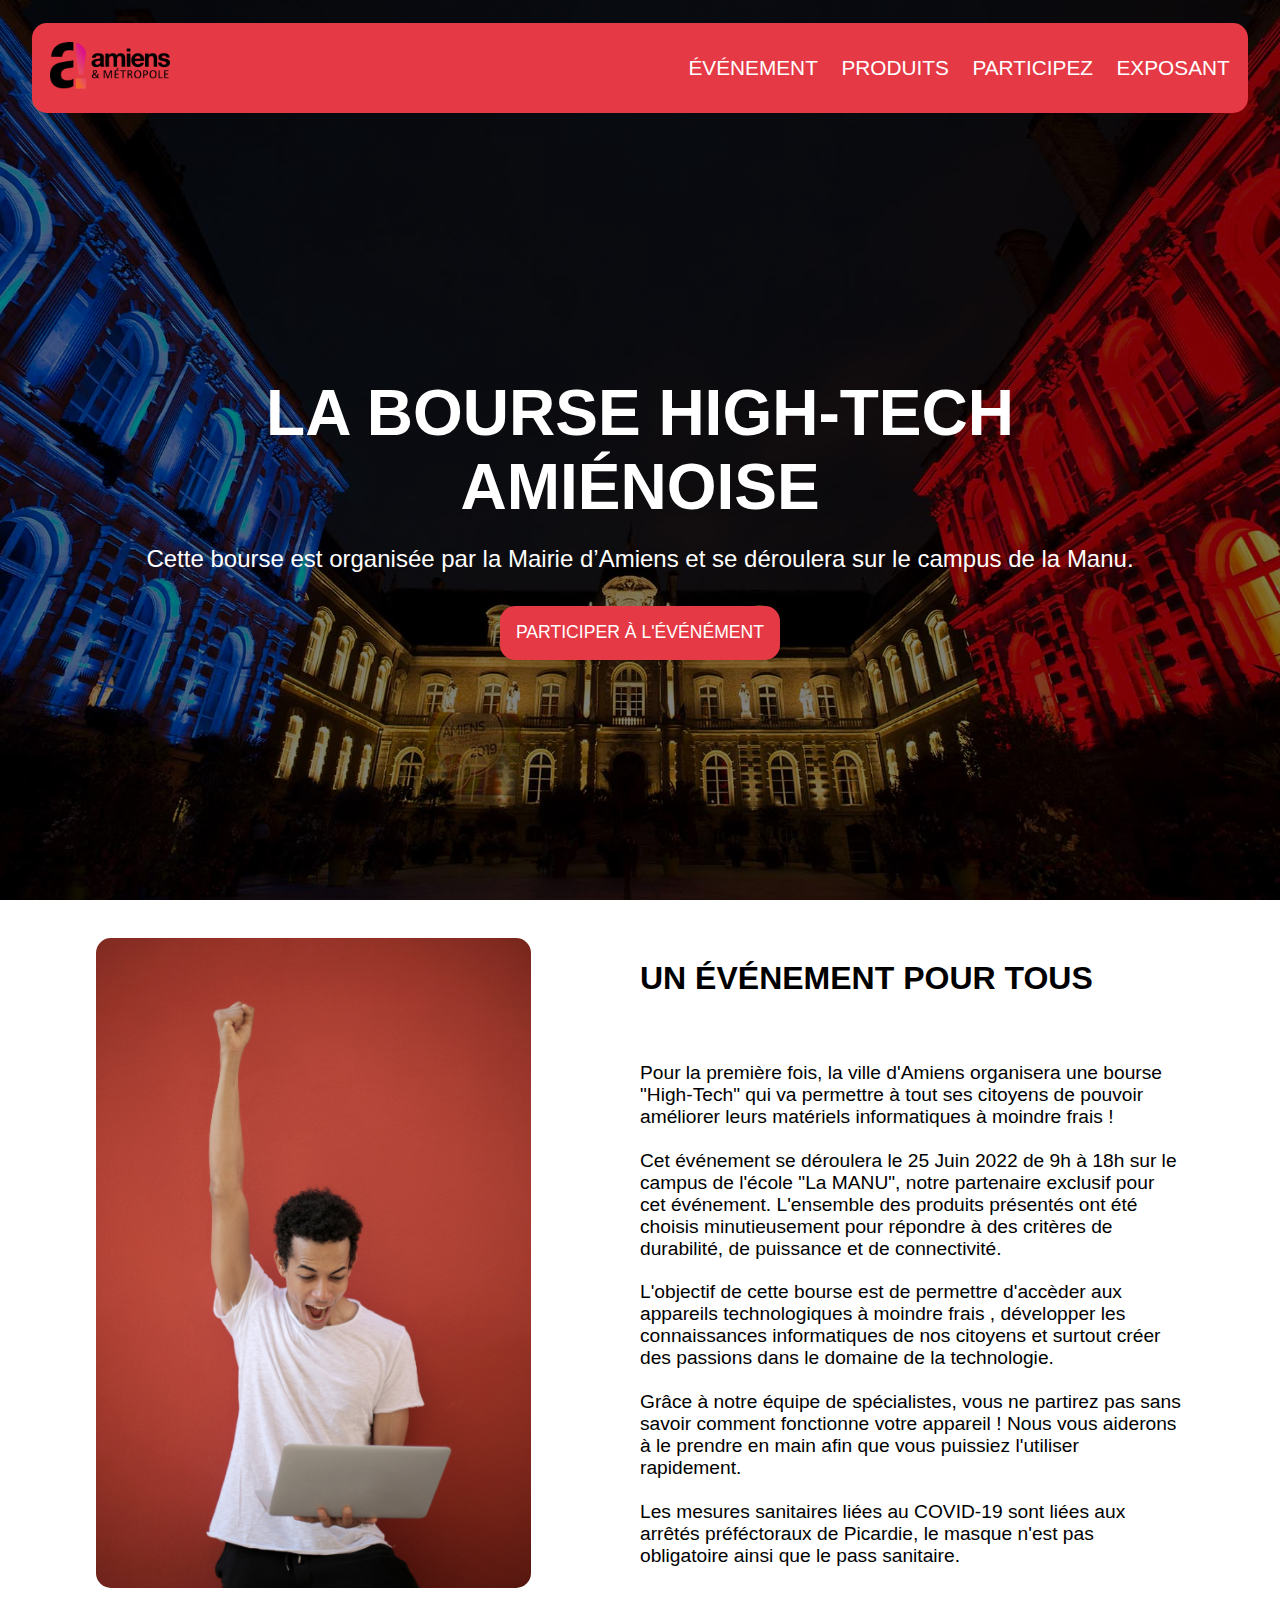
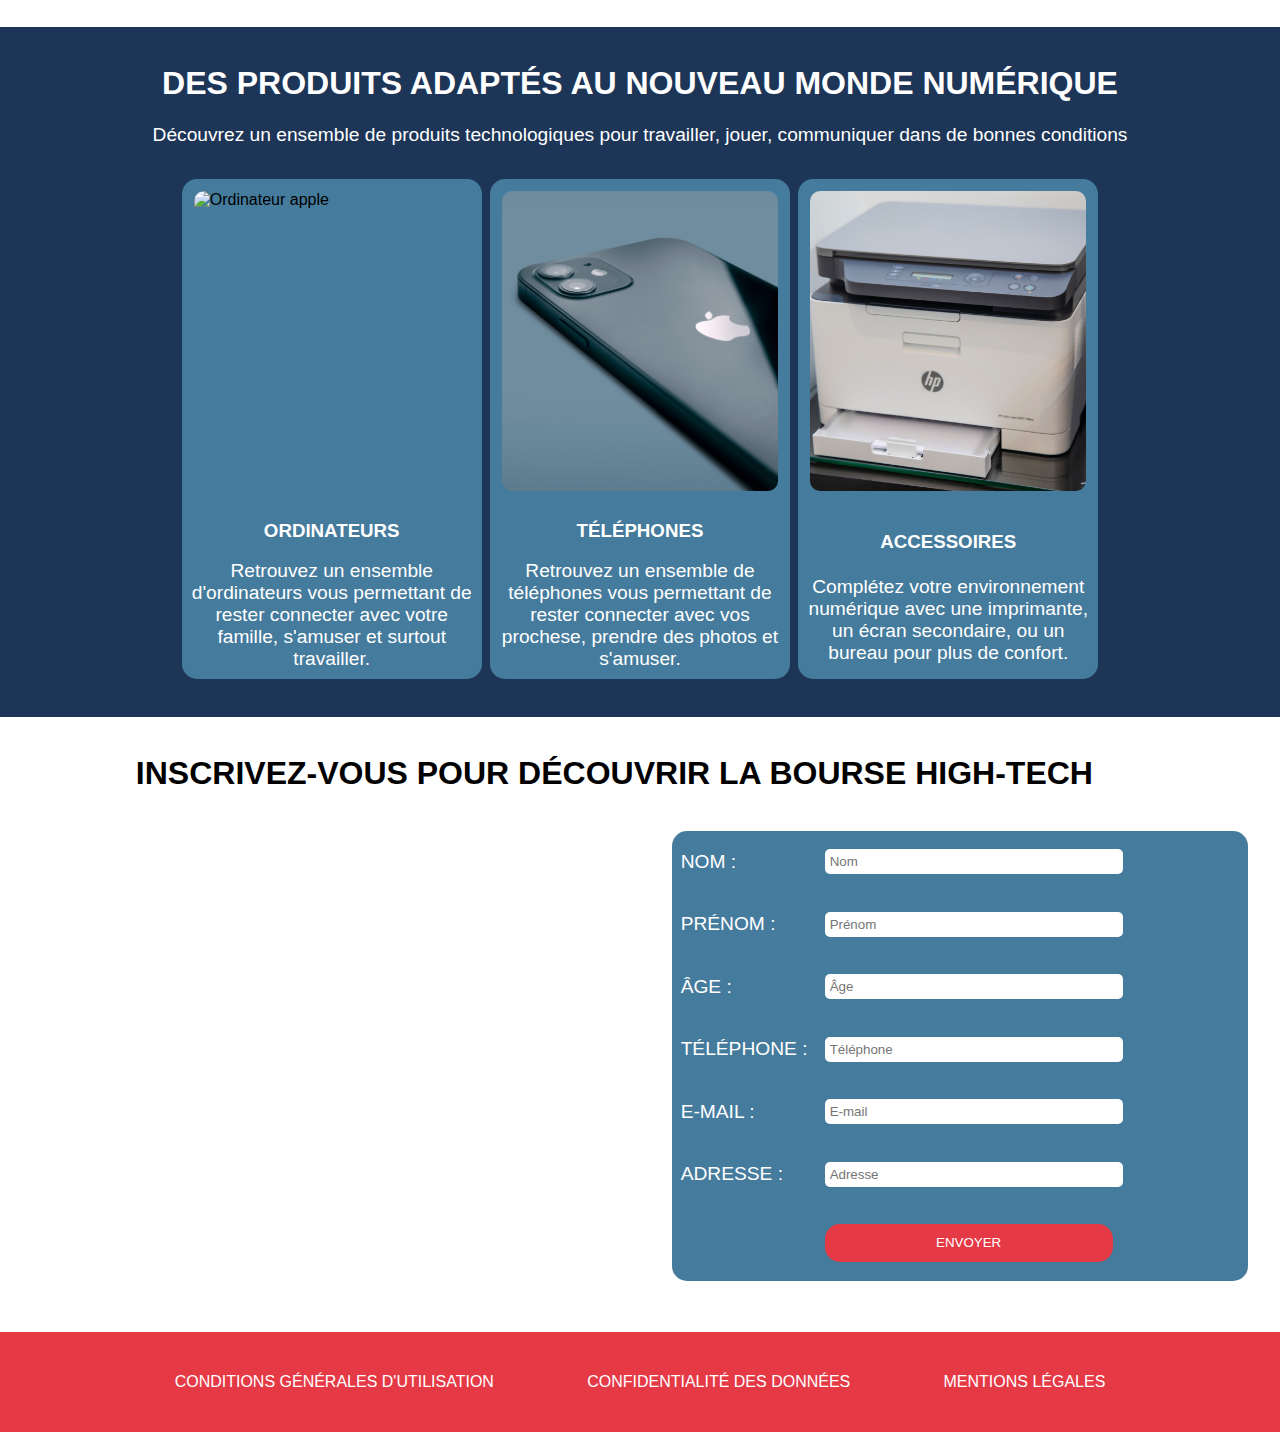
==== index.html @ 03652412 "Initalisation" ====
<!DOCTYPE html>
<html lang="fr-Fr">
<head>
    <meta charset="UTF-8">
    <meta http-equiv="X-UA-Compatible" content="IE=edge">
    <meta name="viewport" content="width=device-width, initial-scale=1.0">
    <link rel="stylesheet" href="./ressources/css/style.css">
    <title>Amiens Métropole | Bourse High-Tech</title>
    <meta name="description" content="Participez à la bourse High-Tech Amiénoise
    et profitez d'un matériel à un prix concurentiel.">
</head>
<body>
    <!-- Test -->
    <header>
        <div class="containerNavBox">
            <div class="containerNav">
                <div class="containerNavLogo">
                    <a href="https://www.amiens.fr/" target="_blank"><img src="./ressources/images/logo.png" alt="Logo Amiens Métropole"></a>
                </div>
                <div class="containerNavLinks">
                    <nav>
                        <a href="#presentation">Événement</a>
                        <a href="#products">Produits</a>
                        <a href="#form">Participez</a>
                        <a href="form.html" target="_blank">Exposant</a>
                    </nav>
                </div>
            </div>
        </div>
        <div class="containerHeader">
        <div class="heroBanner">
            <h1>La bourse high-tech amiénoise</h1>
            <p>Cette bourse est organisée par la Mairie d’Amiens et se déroulera sur le campus de la
                Manu.</p>
            <a href="#form" class="heroBannerButton">Participer à l'événément</a> 
        </div>
        </div>  
    </header>
    <main>
        <section id="presentation">
            <div class="containerPresentation">
                <div class="containerPresentationLeft">
                    <img src="./ressources/images/presentation.jpg" alt="Homme heureux avec un ordinateur">
                </div>
                <div class="containerPresentationRight">
                    <div class="containerPresentationTittle">
                        <h2>Un événement pour tous</h2>
                    </div>
                    <div class="containerPresentationText">
                        <p>
                            Pour la première fois, la ville d'Amiens organisera une bourse "High-Tech"
                            qui va permettre à tout ses citoyens de pouvoir améliorer leurs matériels informatiques
                            à moindre frais !
                        </p>
                        <p>
                            Cet événement se déroulera le 25 Juin 2022 de 9h à 18h sur le campus de l'école "La MANU", notre
                            partenaire exclusif pour cet événement. L'ensemble des produits présentés ont été choisis
                            minutieusement pour répondre à des critères de durabilité, de puissance et de connectivité.
                        </p>    
                        <p>
                            L'objectif de cette bourse est de permettre d'accèder aux appareils technologiques à moindre frais
                            , développer les connaissances informatiques de nos citoyens et surtout créer des passions dans
                            le domaine de la technologie.
                        </p>
                        <p>
                            Grâce à notre équipe de spécialistes, vous ne partirez pas sans savoir comment fonctionne 
                            votre appareil ! Nous vous aiderons à le prendre en main afin que vous puissiez l'utiliser rapidement.
                        </p>
                        <p>
                            Les mesures sanitaires liées au COVID-19 sont liées aux arrêtés préféctoraux de Picardie,
                            le masque n'est pas obligatoire ainsi que le pass sanitaire.
                        </p>
                    </div>
                </div>
            </div>
        </section>
        <section id="products">
            <div class="containerProducts">
                <div class="productsText">
                    <h2>Des produits adaptés au nouveau monde numérique</h2>
                    <p>
                        Découvrez un ensemble de produits technologiques 
                        pour travailler, jouer, communiquer dans de bonnes conditions
                    </p>
                </div>
                <div class="cards">
                    <div class="containerCards">
                        <div class="containerCardsImg">
                            <img class="cardsImg"src="./ressources/images/laptop.jpg" alt="Ordinateur apple">
                        </div>
                        <div class="containerCardsText">
                            <h3>Ordinateurs</h3>
                            <p>
                                Retrouvez un ensemble d'ordinateurs vous permettant de rester connecter avec votre famille,
                                s'amuser et surtout travailler.
                            </p>
                        </div>
                    </div>
                    <div class="containerCards">
                        <div class="containerCardsImg">
                            <img class="cardsImg"src="./ressources/images/phone.jpg" alt="Téléphone apple">
                        </div>
                        <div class="containerCardsText">
                            <h3>Téléphones</h3>
                            <p>
                                Retrouvez un ensemble de téléphones vous permettant de rester connecter avec vos prochese, 
                                prendre des photos et s'amuser.
                            </p>
                        </div>
                    </div>
                    <div class="containerCards">
                        <div class="containerCardsImg">
                            <img class="cardsImg"src="./ressources/images/printer.jpg" alt="Imprimante philipps">
                        </div>
                        <div class="containerCardsText">
                            <h3>Accessoires</h3>
                            <p>
                                Complétez votre environnement numérique avec une imprimante, un écran secondaire,
                                ou un bureau pour plus de confort.
                            </p>
                        </div>
                    </div>
                </div>
                
            </div>
        </section>
        <section id="form">
          <div class="formTitle">
            <h2>Inscrivez-vous pour découvrir la bourse High-Tech</h2>
          </div>
          <div class="containerForm">
            <div class="containerFormLeft">
              <iframe src="https://www.google.com/maps/embed?pb=!1m18!1m12!1m3!1d2570.468405468896!2d2.2992870159323036!3d49.89000883546824!2m3!1f0!2f0!3f0!3m2!1i1024!2i768!4f13.1!3m3!1m2!1s0x47e7857c0e87f5fb%3A0x37fb21b742d12b66!2sLa%20Manu%20-%20Ecole%20sup%C3%A9rieure%20des%20m%C3%A9tiers%20du%20num%C3%A9rique!5e0!3m2!1sfr!2sfr!4v1656054557178!5m2!1sfr!2sfr" width="600" height="450" style="border:0;" allowfullscreen="" loading="lazy" referrerpolicy="no-referrer-when-downgrade"></iframe>
            </div>
            <div class="containerFormRight">
              <form action="back.php" method="post" class="blockForm">
                  <div>
                    <label for="name">Nom :</label>
                    <input type="text" name="name" id="name" required placeholder="Nom">
                  </div>
                  <div>
                    <label for="firstName">Prénom :</label>
                    <input type="text" name="firstName" id="firstName" required placeholder="Prénom">
                  </div>
                  <div>
                    <label for="yearsOld">Âge :</label>
                    <input type="number" name="years" id="years" required placeholder="Âge">
                  </div>
                  <div>
                    <label for="phoneNumber">Téléphone :</label>
                    <input type="text" maxlength="10" name="phoneNumber" id="phoneNumber" required placeholder="Téléphone">
                  </div>
                  <div>
                    <label for="email">E-mail :</label>
                    <input type="email" name="email" id="email" required placeholder="E-mail"> 
                  </div>
                  <div>
                    <label for="address">Adresse :</label>
                    <input type="text" name="adress" id="adress" required placeholder="Adresse">
                  </div>
                  <div class="buttonFieldset">
                    <input type="submit" value="Envoyer">
                  </div>
              </form>
            </div>
        </section>
    </main>
    <footer>
      <div class="containerFooter">
        <a href="https://www.amazon.fr/Temps-Temp%C3%AAtes-Nicolas-Sarkozy/dp/B08BWFVX53" target="_blank">Conditions générales d'utilisation</a>
        <a href="https://www.amazon.fr/Temps-Temp%C3%AAtes-Nicolas-Sarkozy/dp/B08BWFVX53" target="_blank">Confidentialité des données</a>
        <a href="https://www.amazon.fr/Temps-Temp%C3%AAtes-Nicolas-Sarkozy/dp/B08BWFVX53" target="_blank">Mentions légales</a>
      </div>
    </footer>
</body>
</html>
---- ressources/css/style.css ----
/* ---------------------------- Variables couleurs ---------------------------- */

:root {
    --textColor: white;
    --sectionOdd: #e63946;
    --sectionEven: #1d3557;
    --cardsColor: #457b9d;
  }
  
  /*  ---------------------------- CSS Global ---------------------------- */
  
  * {
    margin: 0;
    padding: 0;
    font-family: Roboto, Arial, Helvetica, sans-serif;
  }
  
  html {
    scroll-behavior: smooth;
  }
  
  /* ---------------------------- Construction du header ---------------------------- */
  
  header {
    background-image: linear-gradient(
        180deg,
        rgba(0, 0, 0, 0.5) 0%,
        rgba(0, 0, 0, 0.5) 100%
      ),
      url(../images/herobanner.jpeg);
    background-size: cover;
    background-position: center;
    background-repeat: no-repeat;
    background-attachment: fixed;
    display: flex;
    justify-content: center;
    align-items: center;
    flex-flow: column wrap;
  }
  
  /* ---------------------------- NavBar ---------------------------- */
  
  .containerNavBox {
    height: 15vh;
    width: 95vw;
    display: flex;
    align-items: center;
    justify-content: center;
  }
  
  .containerNav {
    display: flex;
    background-color: var(--sectionOdd);
    width: 100vw;
    height: 10vh;
    border-radius: 15px;
  }
  
  .containerNavLogo {
    display: flex;
    align-items: center;
    width: 50%;
    padding-left: 1.5%;
  }
  
  .containerNavLogo img {
    width: 120px;
  }
  
  .containerNavLinks {
    display: flex;
    align-items: center;
    justify-content: flex-end;
    width: 50%;
    padding-right: 1.5%;
  }
  
  .containerNavLinks nav {
    display: flex;
    flex-direction: row;
    justify-content: flex-end;
  }
  
  .containerNavLinks nav a {
    text-decoration: none;
    color: var(--textColor);
    text-transform: uppercase;
    font-size: 1.3em;
    margin-left: 5%;
  }
  
  /* ---------------------------- HeroBanner ---------------------------- */
  
  .containerHeader {
    height: 85vh;
    width: 85vw;
    display: flex;
    justify-content: center;
    align-items: center;
    flex-flow: row wrap;
  }
  
  .heroBanner {
    display: flex;
    justify-content: center;
    align-items: center;
    flex-flow: column wrap;
    height: 85vh;
  }
  
  .heroBanner h1 {
    text-align: center;
    font-size: 4em;
    color: var(--textColor);
    text-transform: uppercase;
    padding-bottom: 2%;
  }
  
  .heroBanner p {
    font-size: 1.5em;
    color: var(--textColor);
    text-align: center;
    padding-bottom: 3%;
  }
  
  .heroBannerButton {
    background-color: var(--sectionOdd);
    text-transform: uppercase;
    text-decoration: none;
    font-size: 1.1em;
    color: white;
    padding: 1.5%;
    border-radius: 15px;
    transition: 0.5s;
  }
  
  .heroBannerButton:hover {
    background-color: #1d3557;
  }
  
  /* ---------------------------- Presentation ---------------------------- */
  
  /* ---------------------------- Flexibilité de la section  ---------------------------- */
  
  #presentation {
    width: 100%;
    height: auto;
    display: flex;
    justify-content: space-around;
    align-items: center;
  }
  
  /* ---------------------------- Flexibilité du container  ---------------------------- */
  
  .containerPresentation {
    display: flex;
    width: 85%;
    padding: 3% 0%;
  }
  
  /* ---------------------------- Container gauche  ---------------------------- */
  
  .containerPresentationLeft {
    width: 50%;
    display: flex;
    justify-content: flex-start;
  }
  
  .containerPresentationLeft img {
    width: 80%;
    height: 650px;
    object-fit: cover;
    border-radius: 15px;
  }
  
  /* ---------------------------- Container droit ---------------------------- */
  
  .containerPresentationRight {
    display: flex;
    justify-content: space-around;
    align-items: flex-start;
    flex-flow: column wrap;
    width: 50%;
  }
  
  .containerPresentationTittle {
    text-transform: uppercase;
    color: black;
  }
  
  .containerPresentationText {
    display: flex;
    flex-flow: row wrap;
  }
  
  .containerPresentationTittle h2 {
    text-transform: uppercase;
    font-size: 2em;
    color: black;
  }
  
  .containerPresentationText p {
    font-size: 1.2em;
    color: black;
    padding-top: 4%;
  }
  
  /* ---------------------------- Produits ---------------------------- */
  
  /* ---------------------------- Flexibilité de la section  ---------------------------- */
  
  #products {
    width: 100%;
    height: auto;
    background-color: var(--sectionEven);
    display: flex;
    justify-content: center;
  }
  
  .containerProducts {
    display: flex;
    width: 85%;
    flex-flow: row wrap;
    justify-content: center;
    padding: 3%;
  }
  
  /* ---------------------------- Textes  ---------------------------- */
  
  .productsText {
    display: flex;
    justify-content: center;
    flex-flow: row wrap;
  }
  
  .productsText h2 {
    font-size: 2em;
    text-transform: uppercase;
    padding-bottom: 2%;
    color: var(--textColor);
  }
  
  .productsText > p {
    font-size: 1.2em;
    color: var(--textColor);
    text-align: center;
  }
  
  /* ---------------------------- Block Cards  ---------------------------- */
  
  .cards {
    display: flex;
    flex-flow: row wrap;
    justify-content: space-around;
    align-items: center;
    width: 85%;
    padding-top: 3%;
  }
  
  /* ---------------------------- CSS Cards  ---------------------------- */
  
  .containerCards {
    width: 300px;
    height: 500px;
    background-color: var(--cardsColor);
    border-radius: 15px;
    display: flex;
    flex-flow: row wrap;
    justify-content: center;
    transition: 0.5s;
  }
  
  
  .containerCardsImg {
    display: flex;
    flex-wrap: wrap;
    justify-content: center;
    width: 300px;
    height: 300px;
    padding: 4%;
  }
  
  .cardsImg {
    width: 100%;
    height: 100%;
    border-radius: 10px;
    object-fit: cover;
  }
  
  .containerCardsText {
    display: flex;
    justify-content: center;
    align-items: flex-start;
    flex-flow: row wrap;
    padding: 0% 2%;
  }
  
  .containerCardsText h3 {
    color: white;
    text-transform: uppercase;
    padding-bottom: 3%;
  }
  
  .containerCardsText p {
    color: white;
    text-align: center;
    font-size: 1.2em;
  }
  
  /* ---------------------------- Formulaire  ----------------------------  */
  
  /* ---------------------------- Flexibilité de la section  ----------------------------  */
  
  #form {
    width: 100%;
    height: auto;
    padding-bottom: 4%;
  }
  
  /* ---------------------------- Tittle  ----------------------------  */
  
  .formTitle {
    display: flex;
    justify-content: center;
    width: 90%;
    padding: 3%;
  }
  
  .formTitle h2 {
    text-transform: uppercase;
    font-size: 2em;
    text-align: center;
  }
  
  /* ---------------------------- Container Form  ----------------------------  */
  
  .containerForm {
    display: flex;
    justify-content: space-around;
    align-items: center;
    width: 100%;
  }
  
  /* ---------------------------- Container Gauche  ----------------------------  */
  
  .containerFormLeft {
    width: 45%;
    display: flex;
    justify-content: flex-end;
    align-items: center;
  }
  
  .containerFormLeft iframe {
    border-radius: 15px;
  }
  
  /* ---------------------------- Container Droit  ----------------------------  */
  
  .containerFormRight {
    width: 45%;
    display: flex;
    justify-content: flex-start;
    align-items: center;
  }
  
  /* ---------------------------- Formulaire  ----------------------------  */
  
  .blockForm {
    background-color: var(--cardsColor);
    height: 450px;
    width: 600px;
    border-radius: 15px;
    display: flex;
    justify-content: space-around;
    align-items: flex-start;
    flex-flow: column wrap;
  }
  
  .blockForm div {
    width: 100%;
    display: flex;
    align-items: center;
    padding: 1.5%;
  }
  
  label {
    display: flex;
    justify-content: flex-start;
    width: 25%;
    color: var(--textColor);
    text-transform: uppercase;
    font-size: 1.2em;
  }
  
  input {
    width: 50%;
    border-radius: 5px;
    padding: 5px;
    border: none;
  }
  
  /* ---------------------------- Button  ----------------------------  */
  
  .buttonFieldset {
    display: flex;
    justify-content: center;
    align-items: center;
  }
  
  .buttonFieldset input {
    background-color: var(--sectionOdd);
    cursor: pointer;
    padding: 2% 0;
    border: none;
    border-radius: 15px;
    text-transform: uppercase;
    color: var(--textColor);
    transition: 0.5s;
  }
  
  .buttonFieldset input:hover {
    background-color: #1d3557;
  }
  
  /* ---------------------------- Footer  ----------------------------  */
  
  footer {
      background-color: var(--sectionOdd);
      height: 100px;
      width: 100%;
      display: flex;
      align-items: center;
      justify-content: center;
  }
  
  .containerFooter {
      display: flex;
      justify-content: space-around;
      align-items: center;
      width: 80%;
  }
  
  .containerFooter a {
      text-decoration: none;
      text-transform: uppercase;
      color: var(--textColor);
  }
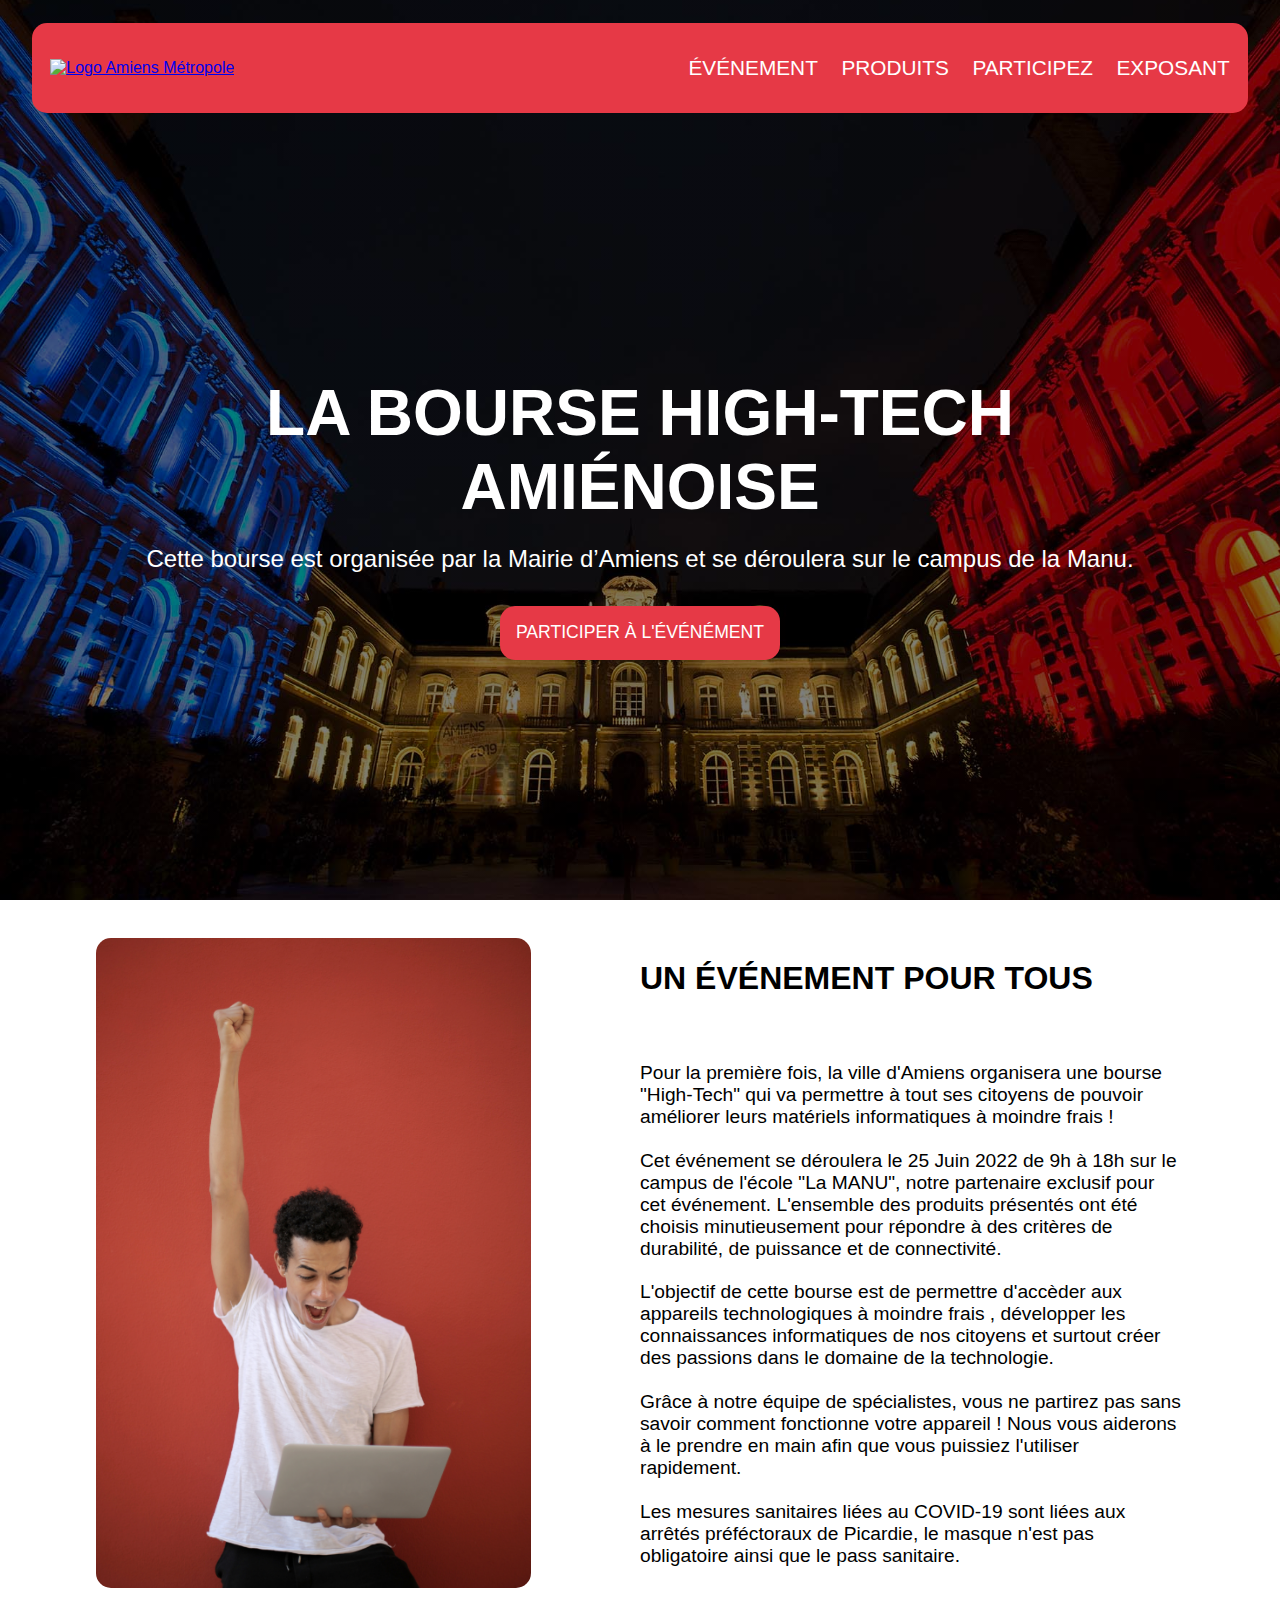
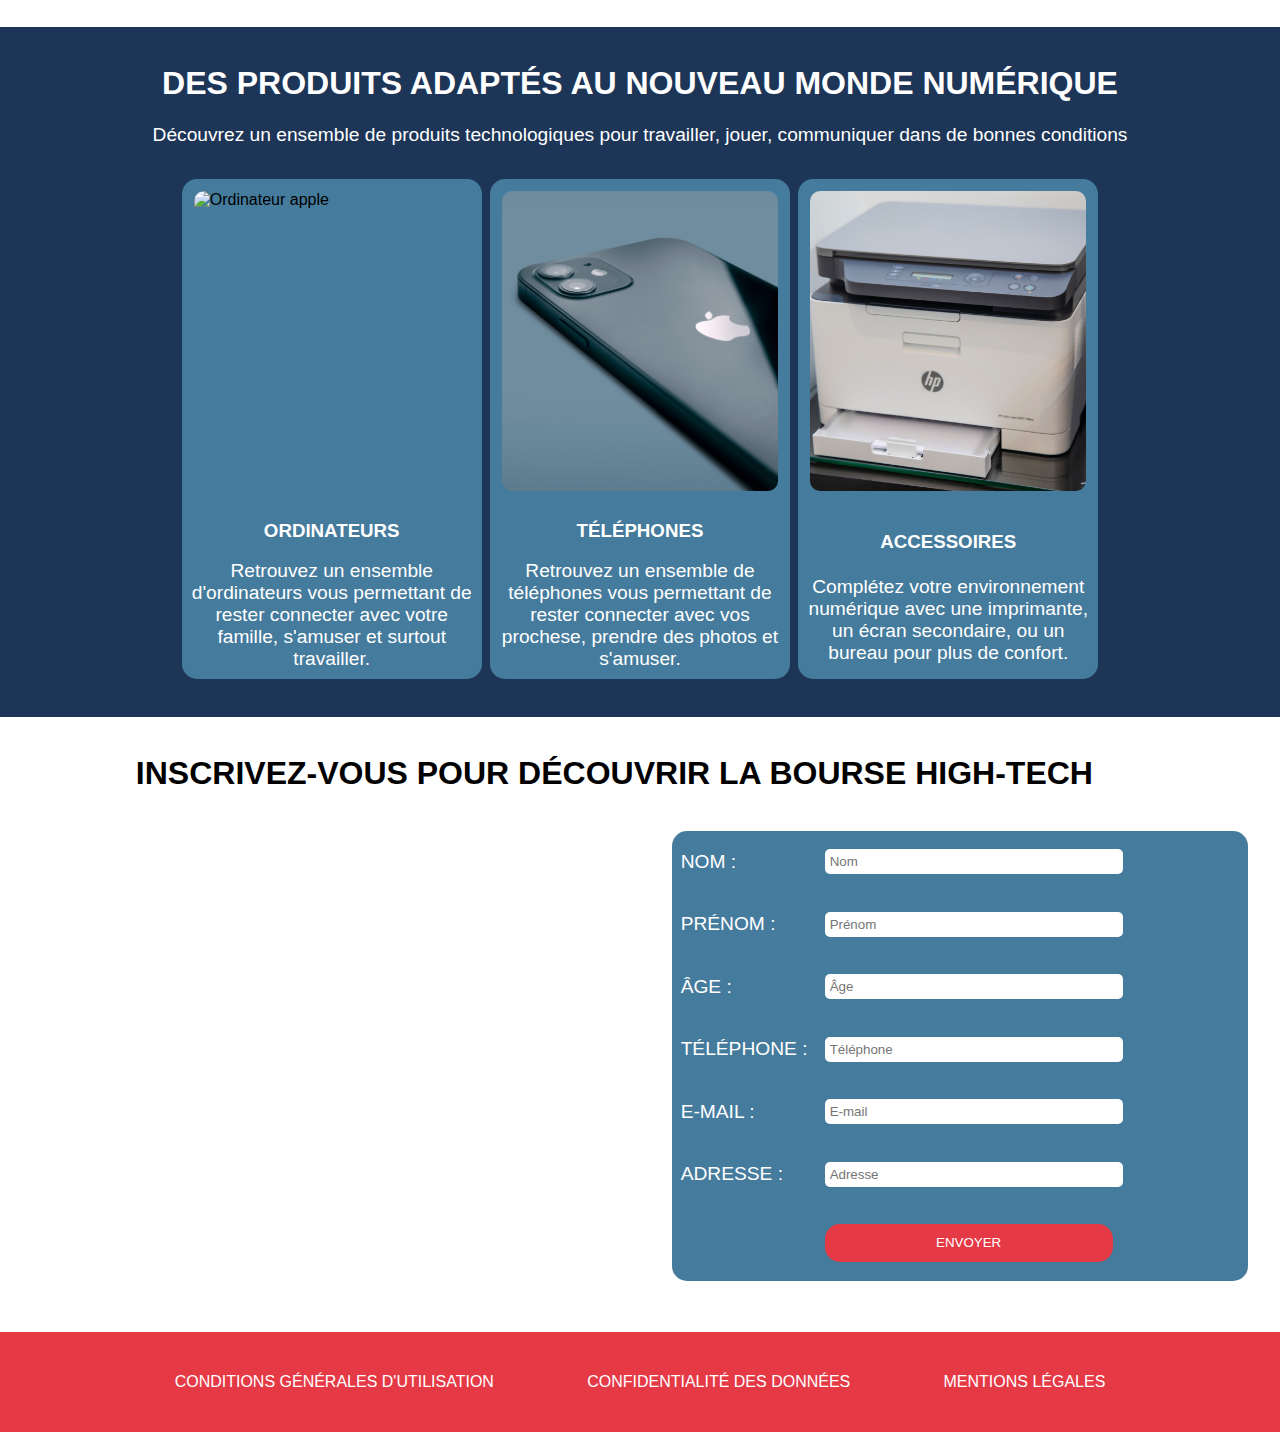
==== commit 1628965f: "commit logo svg" ====
--- a/index.html
+++ b/index.html
@@ -15,7 +15,7 @@
         <div class="containerNavBox">
             <div class="containerNav">
                 <div class="containerNavLogo">
-                    <a href="https://www.amiens.fr/" target="_blank"><img src="./ressources/images/logo.png" alt="Logo Amiens Métropole"></a>
+                    <a href="https://www.amiens.fr/" target="_blank"><img src="./ressources/images/logo.svg" alt="Logo Amiens Métropole"></a>
                 </div>
                 <div class="containerNavLinks">
                     <nav>
@@ -125,52 +125,52 @@
             </div>
         </section>
         <section id="form">
-          <div class="formTitle">
-            <h2>Inscrivez-vous pour découvrir la bourse High-Tech</h2>
-          </div>
-          <div class="containerForm">
-            <div class="containerFormLeft">
-              <iframe src="https://www.google.com/maps/embed?pb=!1m18!1m12!1m3!1d2570.468405468896!2d2.2992870159323036!3d49.89000883546824!2m3!1f0!2f0!3f0!3m2!1i1024!2i768!4f13.1!3m3!1m2!1s0x47e7857c0e87f5fb%3A0x37fb21b742d12b66!2sLa%20Manu%20-%20Ecole%20sup%C3%A9rieure%20des%20m%C3%A9tiers%20du%20num%C3%A9rique!5e0!3m2!1sfr!2sfr!4v1656054557178!5m2!1sfr!2sfr" width="600" height="450" style="border:0;" allowfullscreen="" loading="lazy" referrerpolicy="no-referrer-when-downgrade"></iframe>
-            </div>
-            <div class="containerFormRight">
-              <form action="back.php" method="post" class="blockForm">
-                  <div>
-                    <label for="name">Nom :</label>
-                    <input type="text" name="name" id="name" required placeholder="Nom">
-                  </div>
-                  <div>
-                    <label for="firstName">Prénom :</label>
-                    <input type="text" name="firstName" id="firstName" required placeholder="Prénom">
-                  </div>
-                  <div>
-                    <label for="yearsOld">Âge :</label>
-                    <input type="number" name="years" id="years" required placeholder="Âge">
-                  </div>
-                  <div>
-                    <label for="phoneNumber">Téléphone :</label>
-                    <input type="text" maxlength="10" name="phoneNumber" id="phoneNumber" required placeholder="Téléphone">
-                  </div>
-                  <div>
-                    <label for="email">E-mail :</label>
-                    <input type="email" name="email" id="email" required placeholder="E-mail"> 
-                  </div>
-                  <div>
-                    <label for="address">Adresse :</label>
-                    <input type="text" name="adress" id="adress" required placeholder="Adresse">
-                  </div>
-                  <div class="buttonFieldset">
-                    <input type="submit" value="Envoyer">
-                  </div>
-              </form>
-            </div>
+        <div class="formTitle">
+        <h2>Inscrivez-vous pour découvrir la bourse High-Tech</h2>
+        </div>
+        <div class="containerForm">
+        <div class="containerFormLeft">
+            <iframe src="https://www.google.com/maps/embed?pb=!1m18!1m12!1m3!1d2570.468405468896!2d2.2992870159323036!3d49.89000883546824!2m3!1f0!2f0!3f0!3m2!1i1024!2i768!4f13.1!3m3!1m2!1s0x47e7857c0e87f5fb%3A0x37fb21b742d12b66!2sLa%20Manu%20-%20Ecole%20sup%C3%A9rieure%20des%20m%C3%A9tiers%20du%20num%C3%A9rique!5e0!3m2!1sfr!2sfr!4v1656054557178!5m2!1sfr!2sfr" width="600" height="450" style="border:0;" allowfullscreen="" loading="lazy" referrerpolicy="no-referrer-when-downgrade"></iframe>
+        </div>
+        <div class="containerFormRight">
+            <form action="back.php" method="post" class="blockForm">
+                <div>
+                <label for="name">Nom :</label>
+                <input type="text" name="name" id="name" required placeholder="Nom">
+                </div>
+                <div>
+                <label for="firstName">Prénom :</label>
+                <input type="text" name="firstName" id="firstName" required placeholder="Prénom">
+                </div>
+                <div>
+                <label for="yearsOld">Âge :</label>
+                <input type="number" name="years" id="years" required placeholder="Âge">
+                </div>
+                <div>
+                <label for="phoneNumber">Téléphone :</label>
+                <input type="text" maxlength="10" name="phoneNumber" id="phoneNumber" required placeholder="Téléphone">
+                </div>
+                <div>
+                <label for="email">E-mail :</label>
+                <input type="email" name="email" id="email" required placeholder="E-mail"> 
+                </div>
+                <div>
+                <label for="address">Adresse :</label>
+                <input type="text" name="adress" id="adress" required placeholder="Adresse">
+                </div>
+                <div class="buttonFieldset">
+                <input type="submit" value="Envoyer">
+                </div>
+            </form>
+        </div>
         </section>
     </main>
     <footer>
-      <div class="containerFooter">
-        <a href="https://www.amazon.fr/Temps-Temp%C3%AAtes-Nicolas-Sarkozy/dp/B08BWFVX53" target="_blank">Conditions générales d'utilisation</a>
-        <a href="https://www.amazon.fr/Temps-Temp%C3%AAtes-Nicolas-Sarkozy/dp/B08BWFVX53" target="_blank">Confidentialité des données</a>
-        <a href="https://www.amazon.fr/Temps-Temp%C3%AAtes-Nicolas-Sarkozy/dp/B08BWFVX53" target="_blank">Mentions légales</a>
-      </div>
+    <div class="containerFooter">
+    <a href="https://www.amazon.fr/Temps-Temp%C3%AAtes-Nicolas-Sarkozy/dp/B08BWFVX53" target="_blank">Conditions générales d'utilisation</a>
+    <a href="https://www.amazon.fr/Temps-Temp%C3%AAtes-Nicolas-Sarkozy/dp/B08BWFVX53" target="_blank">Confidentialité des données</a>
+    <a href="https://www.amazon.fr/Temps-Temp%C3%AAtes-Nicolas-Sarkozy/dp/B08BWFVX53" target="_blank">Mentions légales</a>
+    </div>
     </footer>
 </body>
 </html>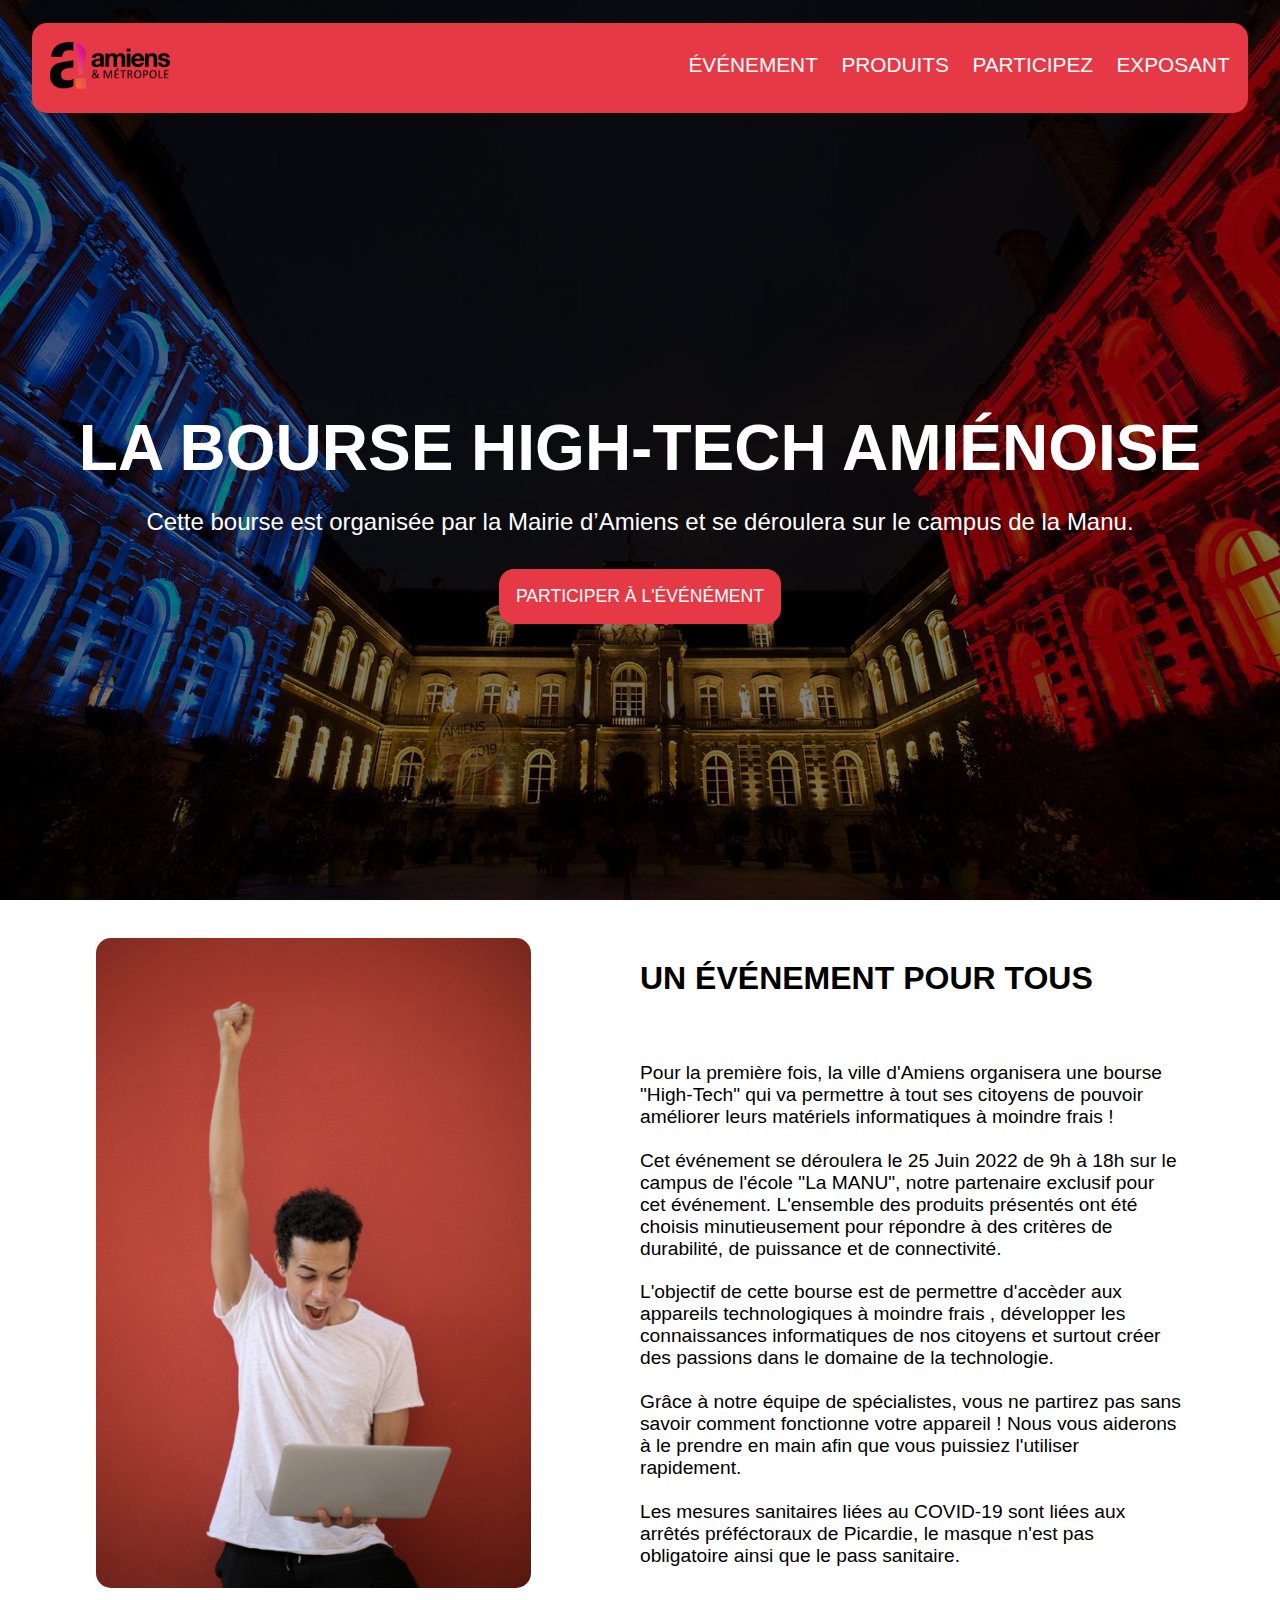
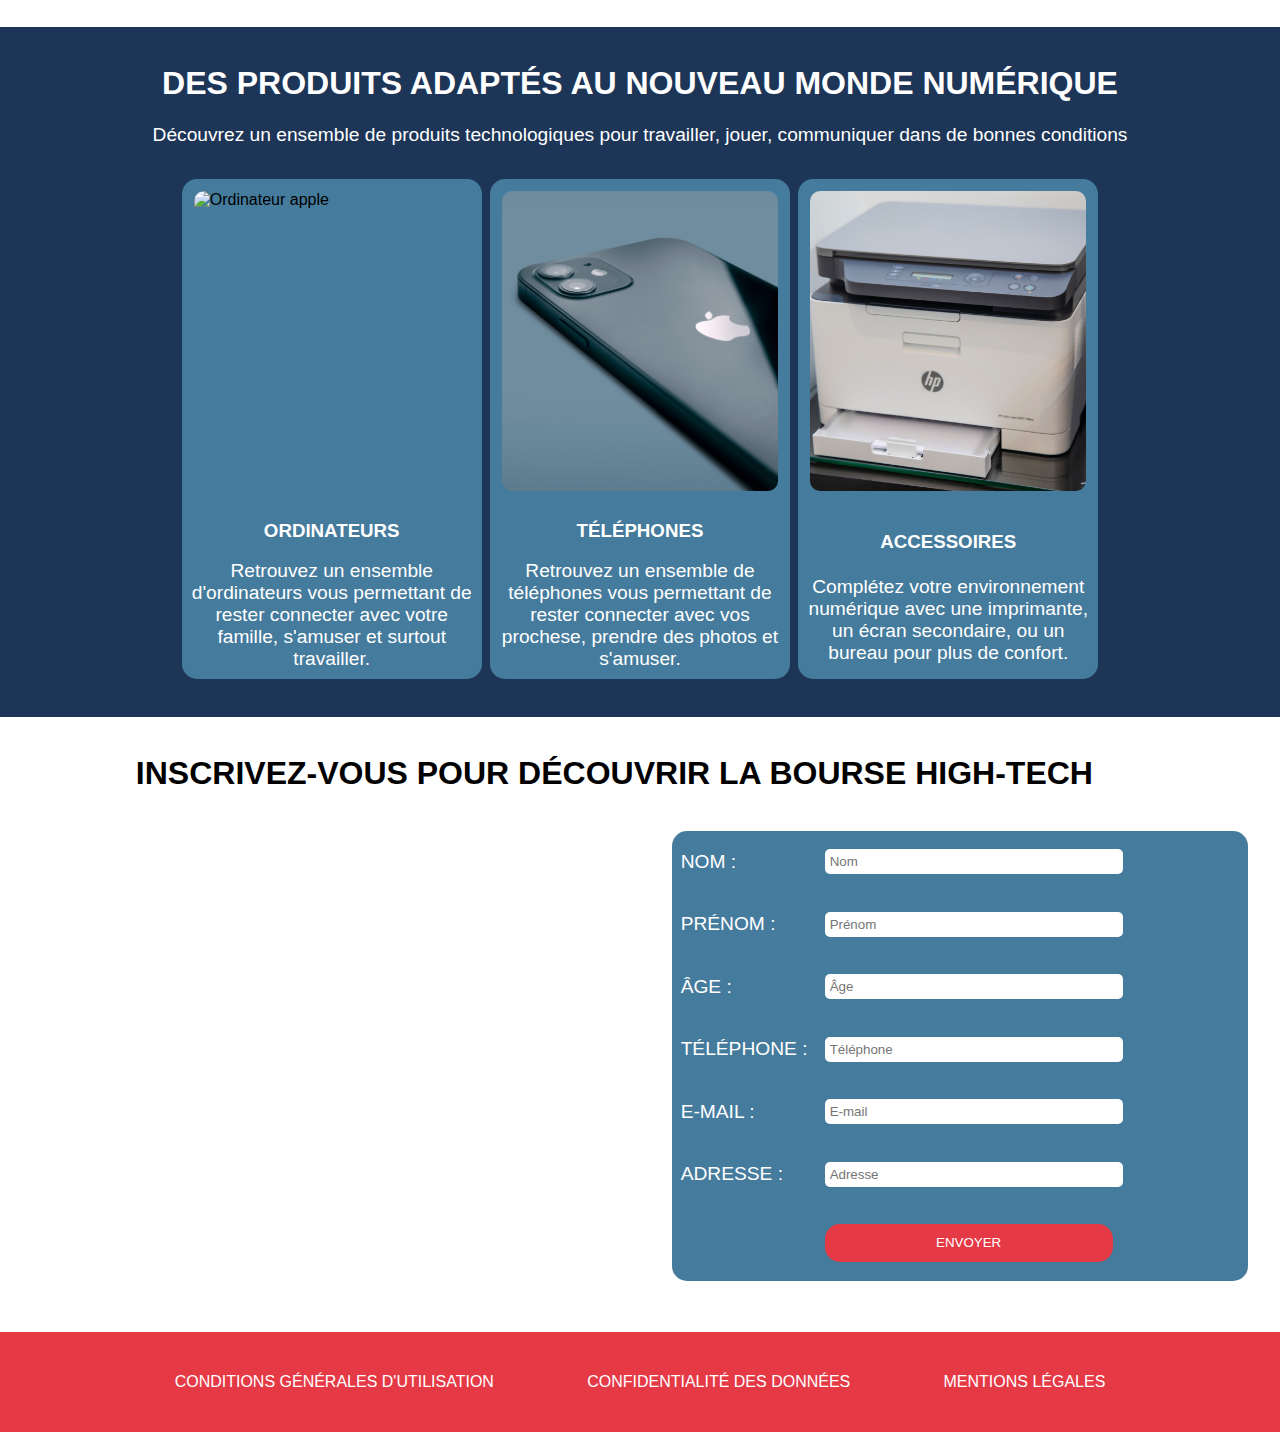
==== commit 9e9f3999: "Header" ====
--- a/index.html
+++ b/index.html
@@ -5,6 +5,8 @@
     <meta http-equiv="X-UA-Compatible" content="IE=edge">
     <meta name="viewport" content="width=device-width, initial-scale=1.0">
     <link rel="stylesheet" href="./ressources/css/style.css">
+    <!-- Load an icon library to show a hamburger menu (bars) on small screens -->
+<link rel="stylesheet" href="https://cdnjs.cloudflare.com/ajax/libs/font-awesome/4.7.0/css/font-awesome.min.css">
     <title>Amiens Métropole | Bourse High-Tech</title>
     <meta name="description" content="Participez à la bourse High-Tech Amiénoise
     et profitez d'un matériel à un prix concurentiel.">
@@ -15,7 +17,7 @@
         <div class="containerNavBox">
             <div class="containerNav">
                 <div class="containerNavLogo">
-                    <a href="https://www.amiens.fr/" target="_blank"><img src="./ressources/images/logo.svg" alt="Logo Amiens Métropole"></a>
+                    <a href="https://www.amiens.fr/" target="_blank"><img src="./ressources/images/logo.png" alt="Logo Amiens Métropole"></a>
                 </div>
                 <div class="containerNavLinks">
                     <nav>
@@ -23,9 +25,14 @@
                         <a href="#products">Produits</a>
                         <a href="#form">Participez</a>
                         <a href="form.html" target="_blank">Exposant</a>
+                        <a href="javascript:void(0);" class="icon" onclick="myFunction()">
+                            <i class="fa fa-bars"></i>
+                        </a>
                     </nav>
-                </div>
+                </div>    
+                    <!-- Top Navigation Menu -->
             </div>
+        </div>
         </div>
         <div class="containerHeader">
         <div class="heroBanner">
@@ -125,52 +132,52 @@
             </div>
         </section>
         <section id="form">
-        <div class="formTitle">
-        <h2>Inscrivez-vous pour découvrir la bourse High-Tech</h2>
-        </div>
-        <div class="containerForm">
-        <div class="containerFormLeft">
-            <iframe src="https://www.google.com/maps/embed?pb=!1m18!1m12!1m3!1d2570.468405468896!2d2.2992870159323036!3d49.89000883546824!2m3!1f0!2f0!3f0!3m2!1i1024!2i768!4f13.1!3m3!1m2!1s0x47e7857c0e87f5fb%3A0x37fb21b742d12b66!2sLa%20Manu%20-%20Ecole%20sup%C3%A9rieure%20des%20m%C3%A9tiers%20du%20num%C3%A9rique!5e0!3m2!1sfr!2sfr!4v1656054557178!5m2!1sfr!2sfr" width="600" height="450" style="border:0;" allowfullscreen="" loading="lazy" referrerpolicy="no-referrer-when-downgrade"></iframe>
-        </div>
-        <div class="containerFormRight">
-            <form action="back.php" method="post" class="blockForm">
-                <div>
-                <label for="name">Nom :</label>
-                <input type="text" name="name" id="name" required placeholder="Nom">
-                </div>
-                <div>
-                <label for="firstName">Prénom :</label>
-                <input type="text" name="firstName" id="firstName" required placeholder="Prénom">
-                </div>
-                <div>
-                <label for="yearsOld">Âge :</label>
-                <input type="number" name="years" id="years" required placeholder="Âge">
-                </div>
-                <div>
-                <label for="phoneNumber">Téléphone :</label>
-                <input type="text" maxlength="10" name="phoneNumber" id="phoneNumber" required placeholder="Téléphone">
-                </div>
-                <div>
-                <label for="email">E-mail :</label>
-                <input type="email" name="email" id="email" required placeholder="E-mail"> 
-                </div>
-                <div>
-                <label for="address">Adresse :</label>
-                <input type="text" name="adress" id="adress" required placeholder="Adresse">
-                </div>
-                <div class="buttonFieldset">
-                <input type="submit" value="Envoyer">
-                </div>
-            </form>
-        </div>
+          <div class="formTitle">
+            <h2>Inscrivez-vous pour découvrir la bourse High-Tech</h2>
+          </div>
+          <div class="containerForm">
+            <div class="containerFormLeft">
+              <iframe src="https://www.google.com/maps/embed?pb=!1m18!1m12!1m3!1d2570.468405468896!2d2.2992870159323036!3d49.89000883546824!2m3!1f0!2f0!3f0!3m2!1i1024!2i768!4f13.1!3m3!1m2!1s0x47e7857c0e87f5fb%3A0x37fb21b742d12b66!2sLa%20Manu%20-%20Ecole%20sup%C3%A9rieure%20des%20m%C3%A9tiers%20du%20num%C3%A9rique!5e0!3m2!1sfr!2sfr!4v1656054557178!5m2!1sfr!2sfr" width="600" height="450" style="border:0;" allowfullscreen="" loading="lazy" referrerpolicy="no-referrer-when-downgrade"></iframe>
+            </div>
+            <div class="containerFormRight">
+              <form action="back.php" method="post" class="blockForm">
+                  <div>
+                    <label for="name">Nom :</label>
+                    <input type="text" name="name" id="name" required placeholder="Nom">
+                  </div>
+                  <div>
+                    <label for="firstName">Prénom :</label>
+                    <input type="text" name="firstName" id="firstName" required placeholder="Prénom">
+                  </div>
+                  <div>
+                    <label for="yearsOld">Âge :</label>
+                    <input type="number" name="years" id="years" required placeholder="Âge">
+                  </div>
+                  <div>
+                    <label for="phoneNumber">Téléphone :</label>
+                    <input type="text" maxlength="10" name="phoneNumber" id="phoneNumber" required placeholder="Téléphone">
+                  </div>
+                  <div>
+                    <label for="email">E-mail :</label>
+                    <input type="email" name="email" id="email" required placeholder="E-mail"> 
+                  </div>
+                  <div>
+                    <label for="address">Adresse :</label>
+                    <input type="text" name="adress" id="adress" required placeholder="Adresse">
+                  </div>
+                  <div class="buttonFieldset">
+                    <input type="submit" value="Envoyer">
+                  </div>
+              </form>
+            </div>
         </section>
     </main>
     <footer>
-    <div class="containerFooter">
-    <a href="https://www.amazon.fr/Temps-Temp%C3%AAtes-Nicolas-Sarkozy/dp/B08BWFVX53" target="_blank">Conditions générales d'utilisation</a>
-    <a href="https://www.amazon.fr/Temps-Temp%C3%AAtes-Nicolas-Sarkozy/dp/B08BWFVX53" target="_blank">Confidentialité des données</a>
-    <a href="https://www.amazon.fr/Temps-Temp%C3%AAtes-Nicolas-Sarkozy/dp/B08BWFVX53" target="_blank">Mentions légales</a>
-    </div>
+      <div class="containerFooter">
+        <a href="https://www.amazon.fr/Temps-Temp%C3%AAtes-Nicolas-Sarkozy/dp/B08BWFVX53" target="_blank">Conditions générales d'utilisation</a>
+        <a href="https://www.amazon.fr/Temps-Temp%C3%AAtes-Nicolas-Sarkozy/dp/B08BWFVX53" target="_blank">Confidentialité des données</a>
+        <a href="https://www.amazon.fr/Temps-Temp%C3%AAtes-Nicolas-Sarkozy/dp/B08BWFVX53" target="_blank">Mentions légales</a>
+      </div>
     </footer>
 </body>
 </html>--- a/ressources/css/style.css
+++ b/ressources/css/style.css
@@ -88,7 +88,61 @@
     font-size: 1.3em;
     margin-left: 5%;
   }
-  
+
+/*Nav buger*/
+/* Style the navigation menu */
+
+  /************ MENU ***********/
+  nav li{
+      display: block;
+      padding-bottom: 5px;
+  }
+
+  nav{
+      text-align: left;
+      position: static; /* La valeur par défaut */
+      padding-bottom: 5px;
+  }
+
+  nav ul {
+      margin-top: 0;
+      padding-left: 10px;
+  }
+
+  .logo ul{
+      display: flex;
+      flex-direction: row;
+  }
+
+  header{
+      display:flex;
+      flex-direction: column;
+  }
+
+  .menu ul{
+      display: flex;
+      flex-direction: column;
+      justify-content: center;
+      margin: 0;
+  }
+
+  .menu li{
+      font-family: Segoe UI;
+      text-decoration: none;
+      list-style: none;
+      font-size: 20px;
+      color: rgba(255,255,255,1);
+  }
+
+  .menu #myLinks li:hover{
+      background-color: rgba(0, 0, 0, 0.5);
+      color:white;
+  }
+
+  .icon{
+      display: none;
+  }
+}
   /* ---------------------------- HeroBanner ---------------------------- */
   
   .containerHeader {
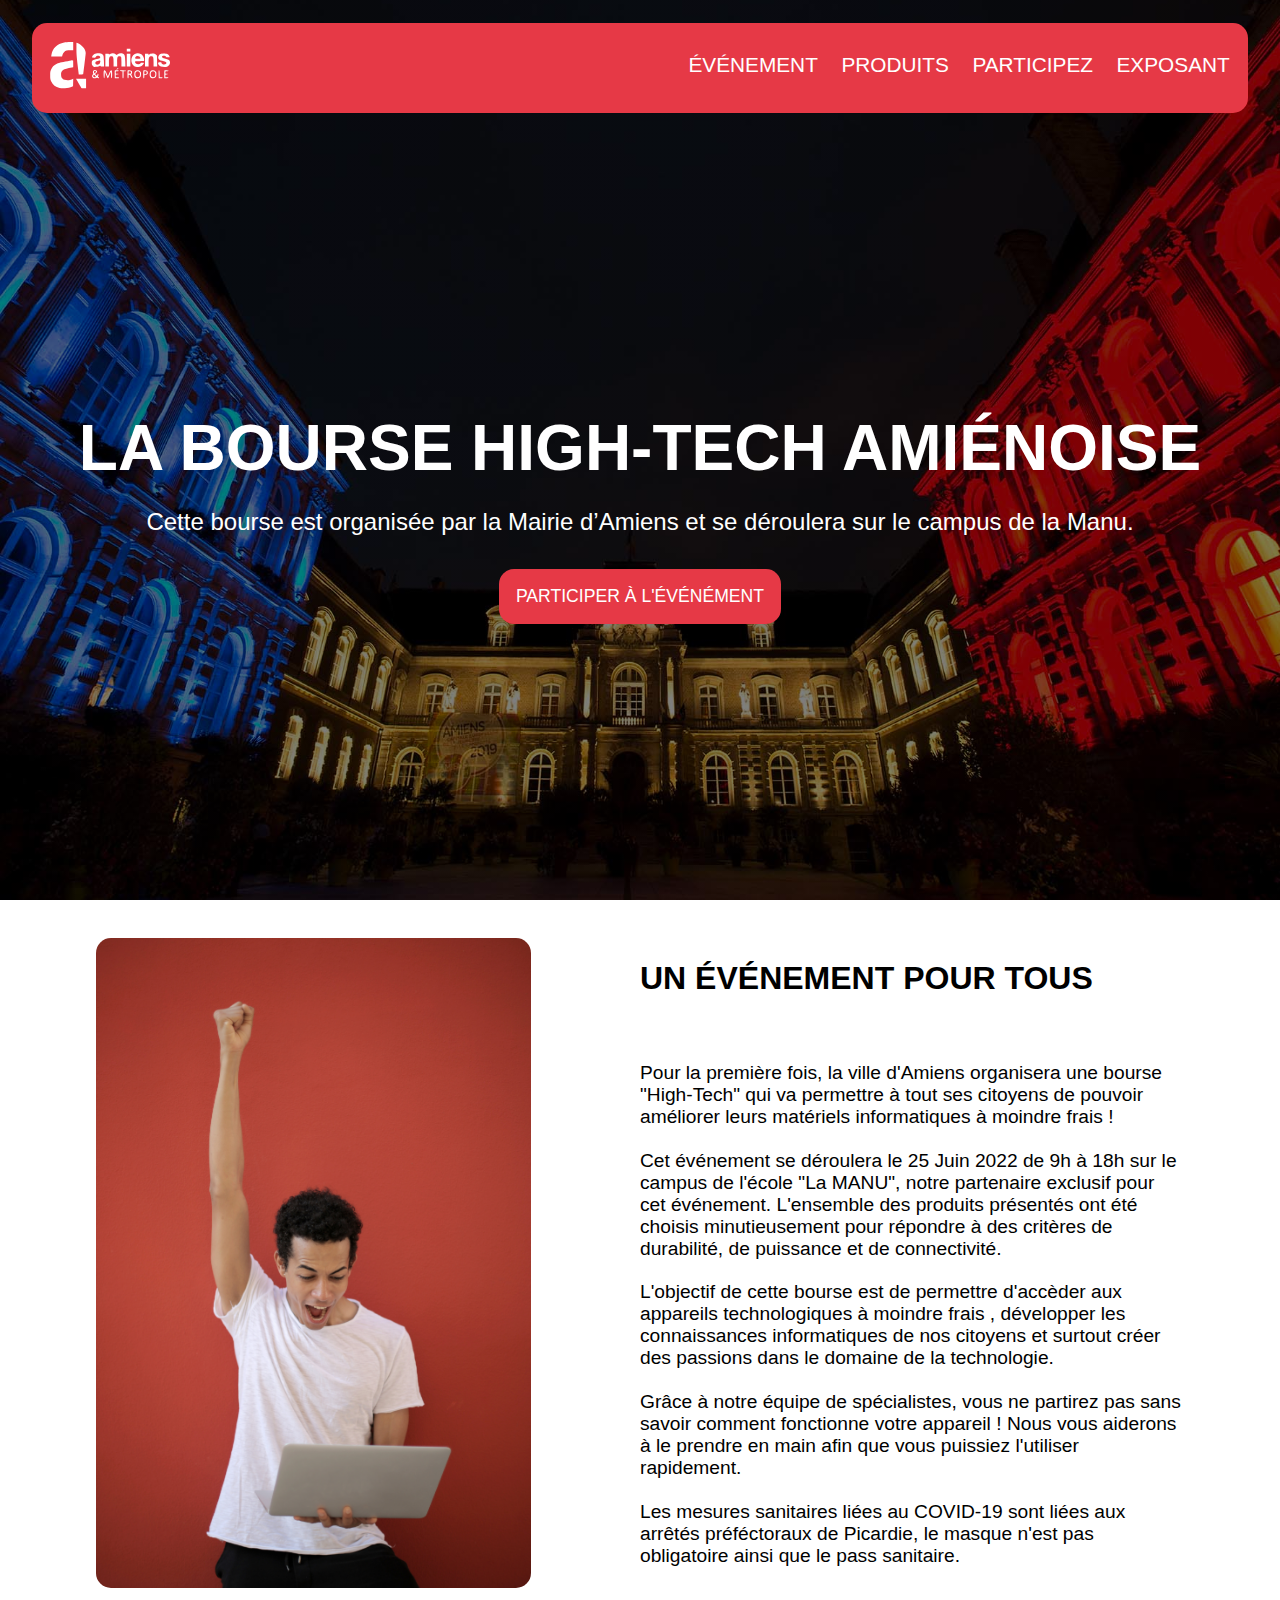
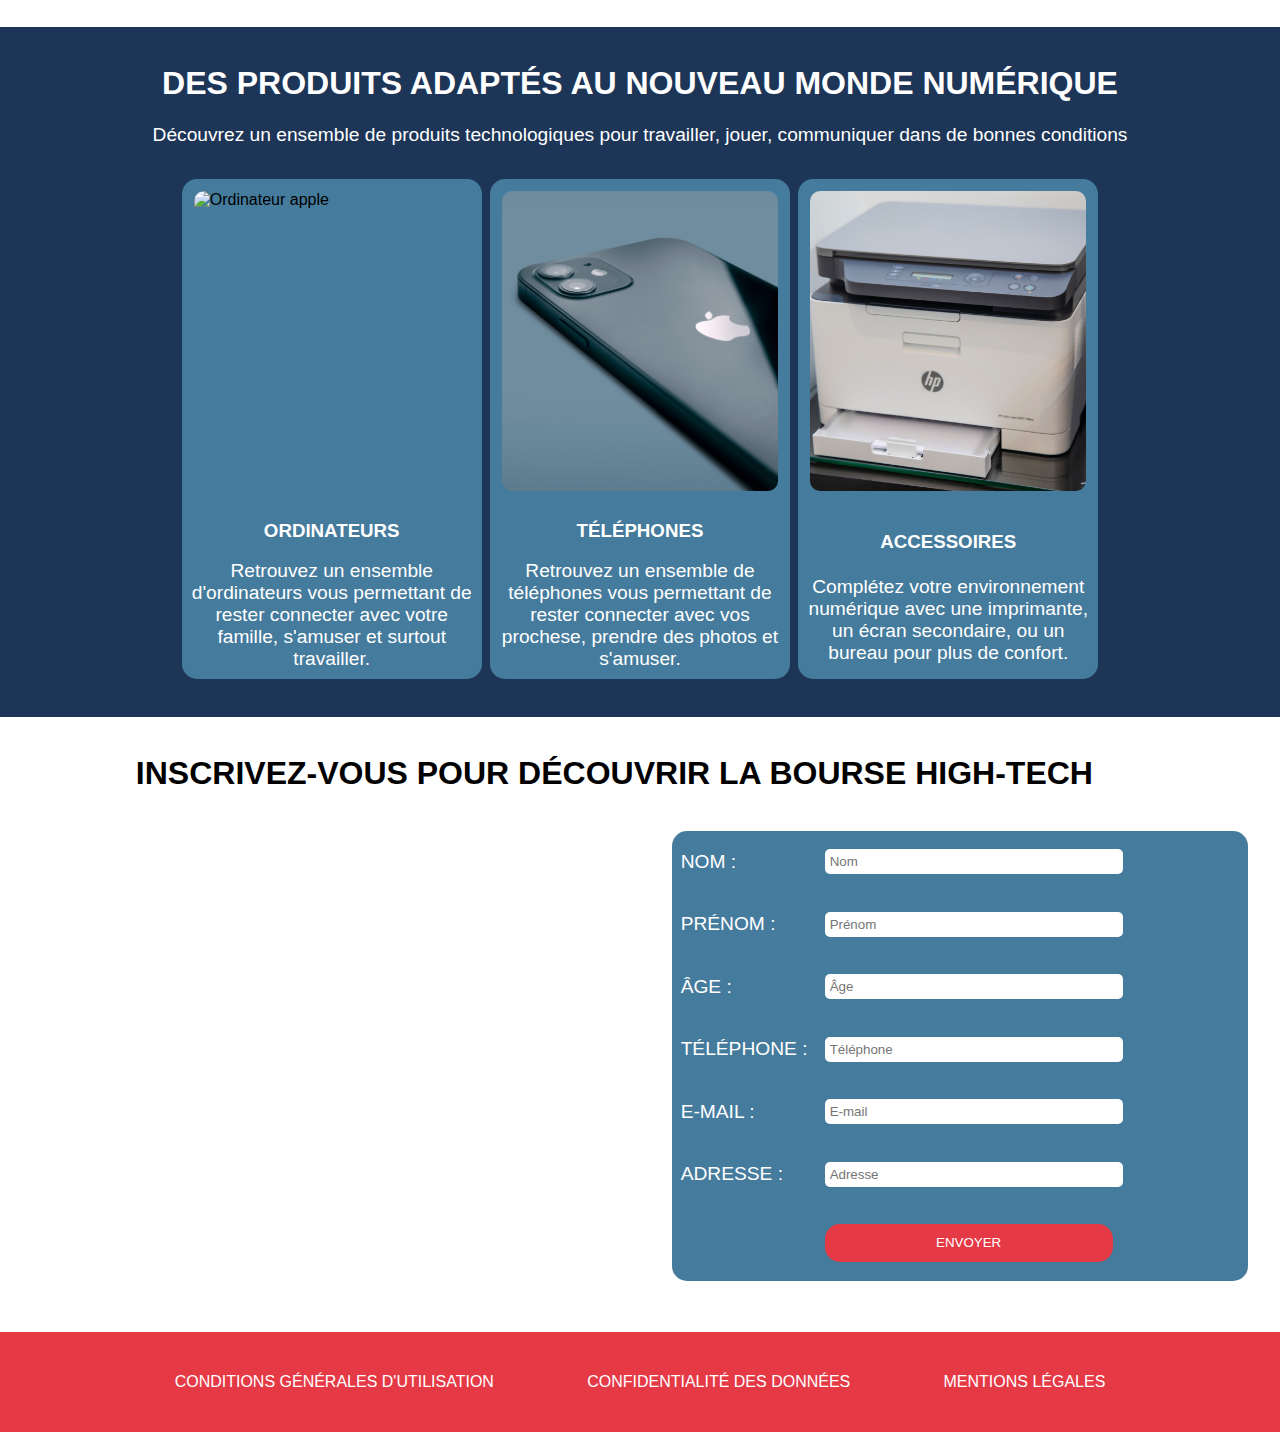
==== commit 1de0909e: "Merge branch 'master' of https://github.com/MurielSauty/bourseHighTechResponsive" ====
--- a/index.html
+++ b/index.html
@@ -17,7 +17,7 @@
         <div class="containerNavBox">
             <div class="containerNav">
                 <div class="containerNavLogo">
-                    <a href="https://www.amiens.fr/" target="_blank"><img src="./ressources/images/logo.png" alt="Logo Amiens Métropole"></a>
+                    <a href="https://www.amiens.fr/" target="_blank"><img src="./ressources/images/logo.svg" alt="Logo Amiens Métropole"></a>
                 </div>
                 <div class="containerNavLinks">
                     <nav>
@@ -132,52 +132,52 @@
             </div>
         </section>
         <section id="form">
-          <div class="formTitle">
-            <h2>Inscrivez-vous pour découvrir la bourse High-Tech</h2>
-          </div>
-          <div class="containerForm">
-            <div class="containerFormLeft">
-              <iframe src="https://www.google.com/maps/embed?pb=!1m18!1m12!1m3!1d2570.468405468896!2d2.2992870159323036!3d49.89000883546824!2m3!1f0!2f0!3f0!3m2!1i1024!2i768!4f13.1!3m3!1m2!1s0x47e7857c0e87f5fb%3A0x37fb21b742d12b66!2sLa%20Manu%20-%20Ecole%20sup%C3%A9rieure%20des%20m%C3%A9tiers%20du%20num%C3%A9rique!5e0!3m2!1sfr!2sfr!4v1656054557178!5m2!1sfr!2sfr" width="600" height="450" style="border:0;" allowfullscreen="" loading="lazy" referrerpolicy="no-referrer-when-downgrade"></iframe>
-            </div>
-            <div class="containerFormRight">
-              <form action="back.php" method="post" class="blockForm">
-                  <div>
-                    <label for="name">Nom :</label>
-                    <input type="text" name="name" id="name" required placeholder="Nom">
-                  </div>
-                  <div>
-                    <label for="firstName">Prénom :</label>
-                    <input type="text" name="firstName" id="firstName" required placeholder="Prénom">
-                  </div>
-                  <div>
-                    <label for="yearsOld">Âge :</label>
-                    <input type="number" name="years" id="years" required placeholder="Âge">
-                  </div>
-                  <div>
-                    <label for="phoneNumber">Téléphone :</label>
-                    <input type="text" maxlength="10" name="phoneNumber" id="phoneNumber" required placeholder="Téléphone">
-                  </div>
-                  <div>
-                    <label for="email">E-mail :</label>
-                    <input type="email" name="email" id="email" required placeholder="E-mail"> 
-                  </div>
-                  <div>
-                    <label for="address">Adresse :</label>
-                    <input type="text" name="adress" id="adress" required placeholder="Adresse">
-                  </div>
-                  <div class="buttonFieldset">
-                    <input type="submit" value="Envoyer">
-                  </div>
-              </form>
-            </div>
+        <div class="formTitle">
+        <h2>Inscrivez-vous pour découvrir la bourse High-Tech</h2>
+        </div>
+        <div class="containerForm">
+        <div class="containerFormLeft">
+            <iframe src="https://www.google.com/maps/embed?pb=!1m18!1m12!1m3!1d2570.468405468896!2d2.2992870159323036!3d49.89000883546824!2m3!1f0!2f0!3f0!3m2!1i1024!2i768!4f13.1!3m3!1m2!1s0x47e7857c0e87f5fb%3A0x37fb21b742d12b66!2sLa%20Manu%20-%20Ecole%20sup%C3%A9rieure%20des%20m%C3%A9tiers%20du%20num%C3%A9rique!5e0!3m2!1sfr!2sfr!4v1656054557178!5m2!1sfr!2sfr" width="600" height="450" style="border:0;" allowfullscreen="" loading="lazy" referrerpolicy="no-referrer-when-downgrade"></iframe>
+        </div>
+        <div class="containerFormRight">
+            <form action="back.php" method="post" class="blockForm">
+                <div>
+                <label for="name">Nom :</label>
+                <input type="text" name="name" id="name" required placeholder="Nom">
+                </div>
+                <div>
+                <label for="firstName">Prénom :</label>
+                <input type="text" name="firstName" id="firstName" required placeholder="Prénom">
+                </div>
+                <div>
+                <label for="yearsOld">Âge :</label>
+                <input type="number" name="years" id="years" required placeholder="Âge">
+                </div>
+                <div>
+                <label for="phoneNumber">Téléphone :</label>
+                <input type="text" maxlength="10" name="phoneNumber" id="phoneNumber" required placeholder="Téléphone">
+                </div>
+                <div>
+                <label for="email">E-mail :</label>
+                <input type="email" name="email" id="email" required placeholder="E-mail"> 
+                </div>
+                <div>
+                <label for="address">Adresse :</label>
+                <input type="text" name="adress" id="adress" required placeholder="Adresse">
+                </div>
+                <div class="buttonFieldset">
+                <input type="submit" value="Envoyer">
+                </div>
+            </form>
+        </div>
         </section>
     </main>
     <footer>
-      <div class="containerFooter">
-        <a href="https://www.amazon.fr/Temps-Temp%C3%AAtes-Nicolas-Sarkozy/dp/B08BWFVX53" target="_blank">Conditions générales d'utilisation</a>
-        <a href="https://www.amazon.fr/Temps-Temp%C3%AAtes-Nicolas-Sarkozy/dp/B08BWFVX53" target="_blank">Confidentialité des données</a>
-        <a href="https://www.amazon.fr/Temps-Temp%C3%AAtes-Nicolas-Sarkozy/dp/B08BWFVX53" target="_blank">Mentions légales</a>
-      </div>
+    <div class="containerFooter">
+    <a href="https://www.amazon.fr/Temps-Temp%C3%AAtes-Nicolas-Sarkozy/dp/B08BWFVX53" target="_blank">Conditions générales d'utilisation</a>
+    <a href="https://www.amazon.fr/Temps-Temp%C3%AAtes-Nicolas-Sarkozy/dp/B08BWFVX53" target="_blank">Confidentialité des données</a>
+    <a href="https://www.amazon.fr/Temps-Temp%C3%AAtes-Nicolas-Sarkozy/dp/B08BWFVX53" target="_blank">Mentions légales</a>
+    </div>
     </footer>
 </body>
 </html>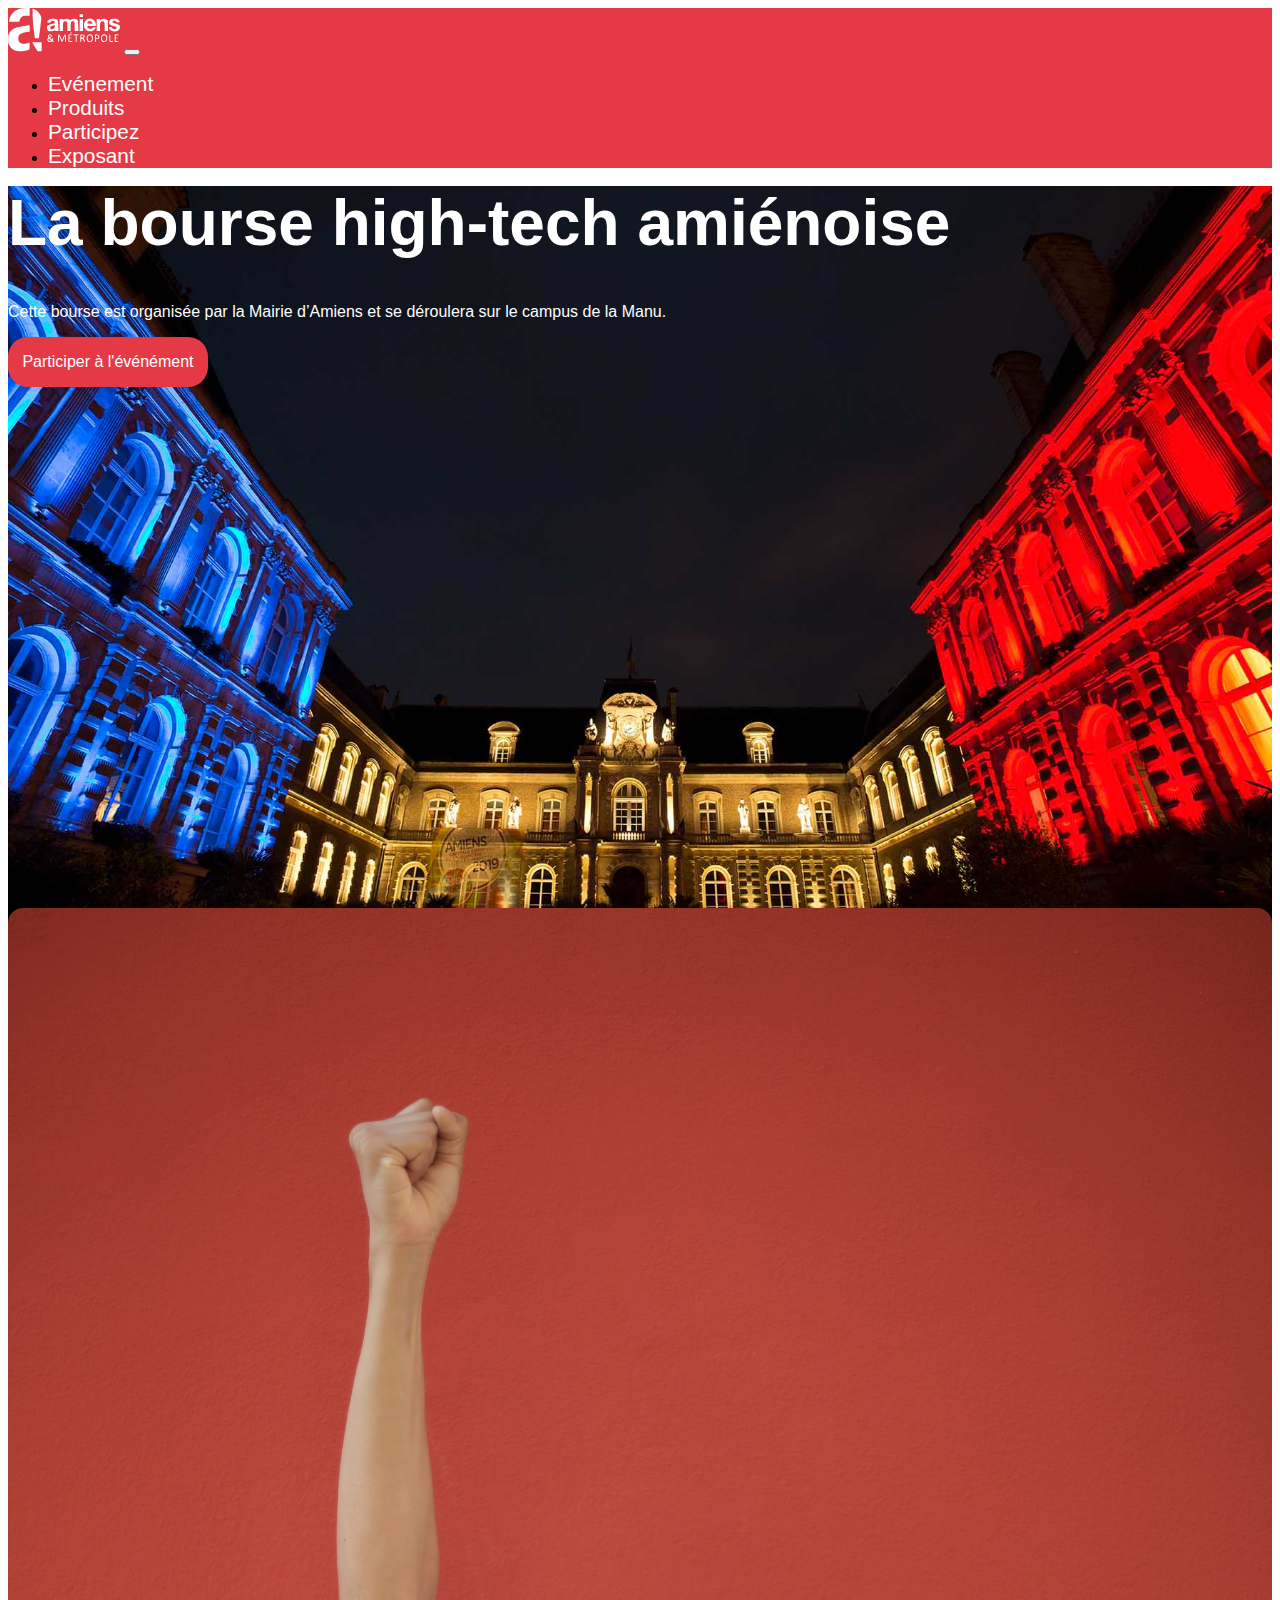
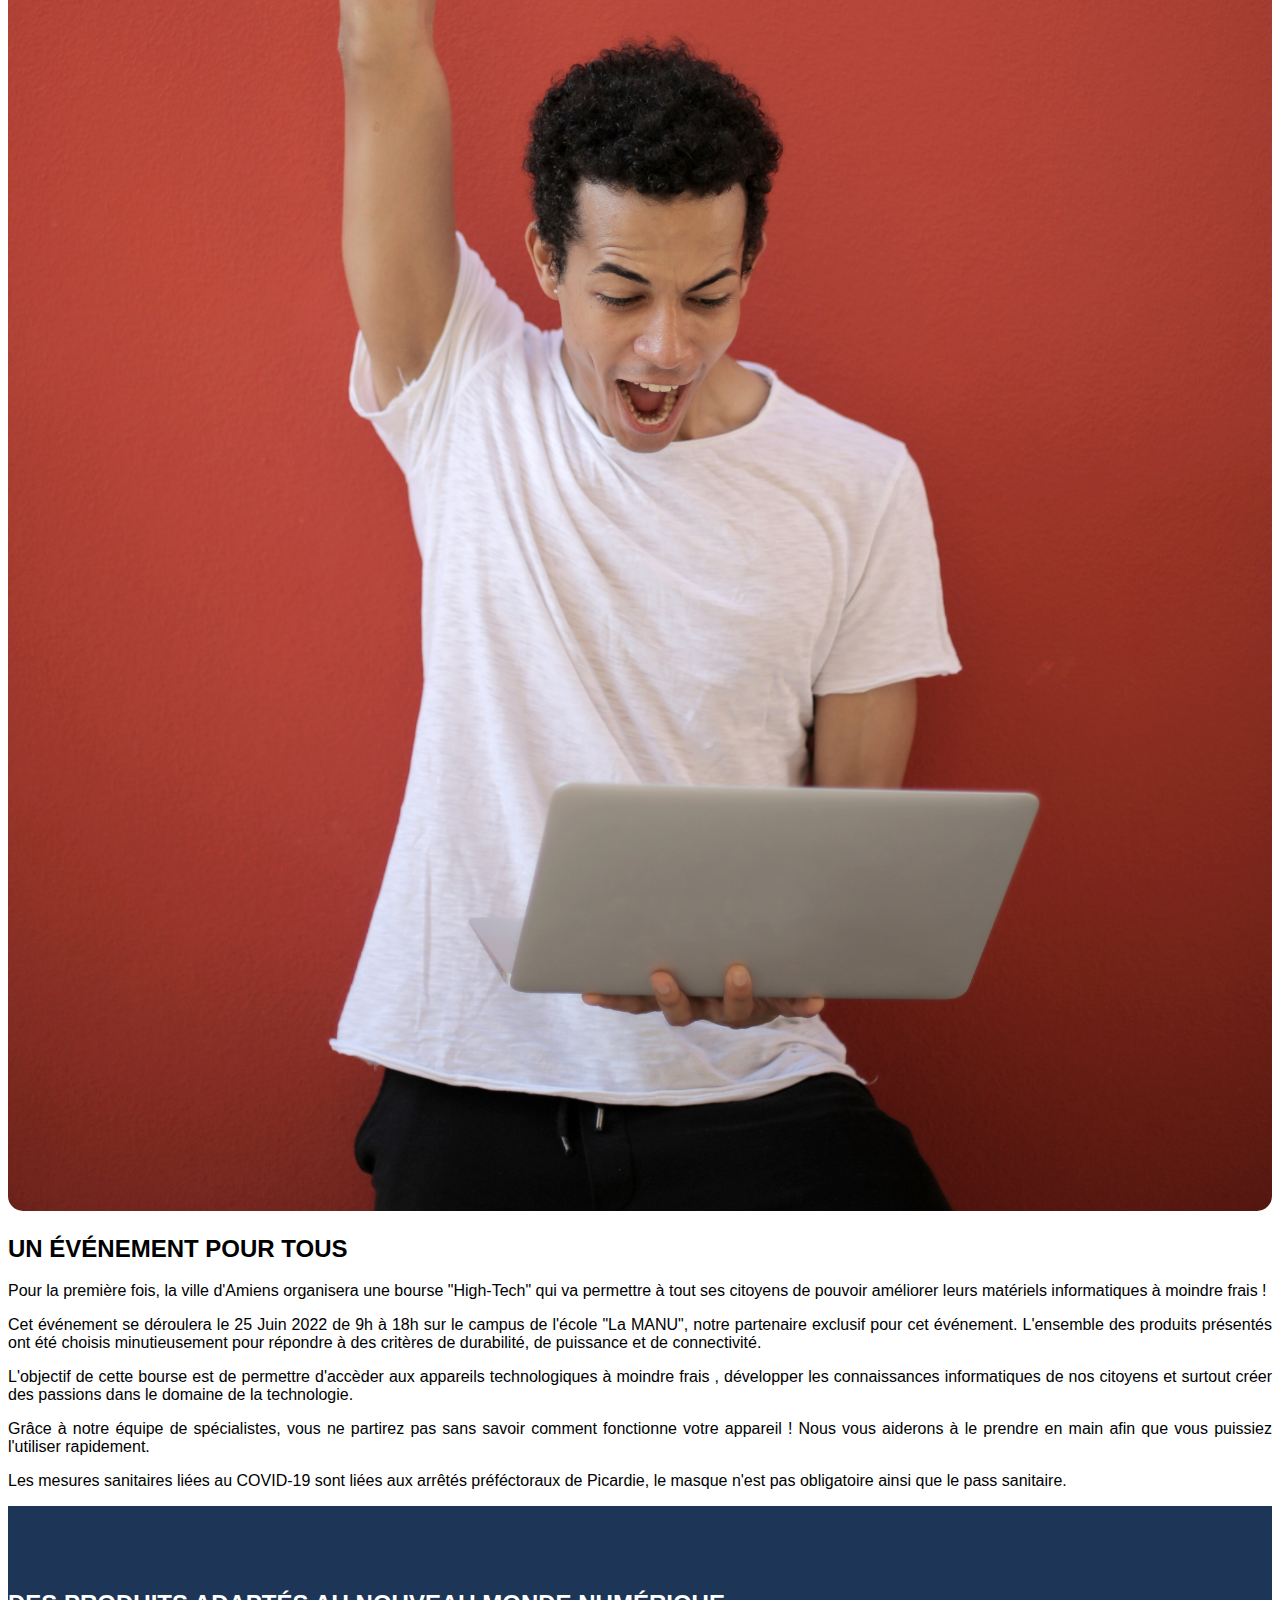
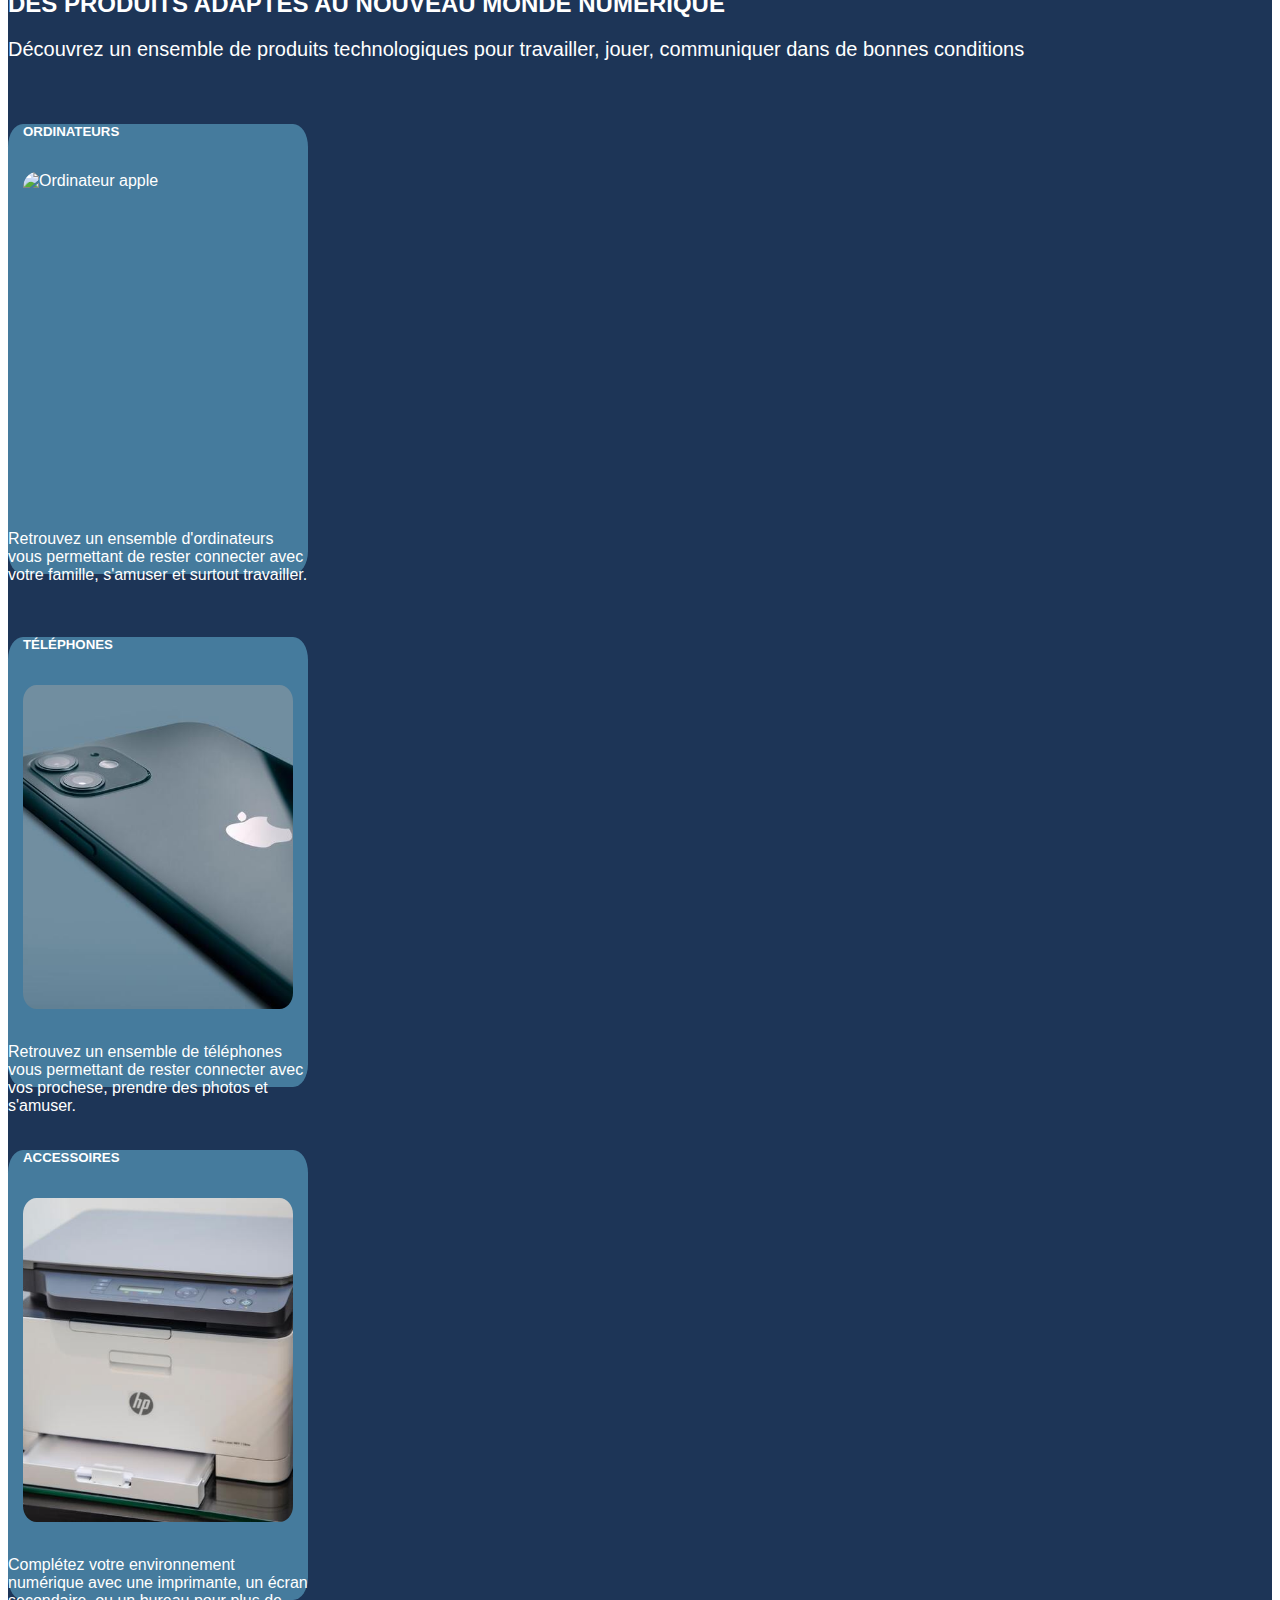
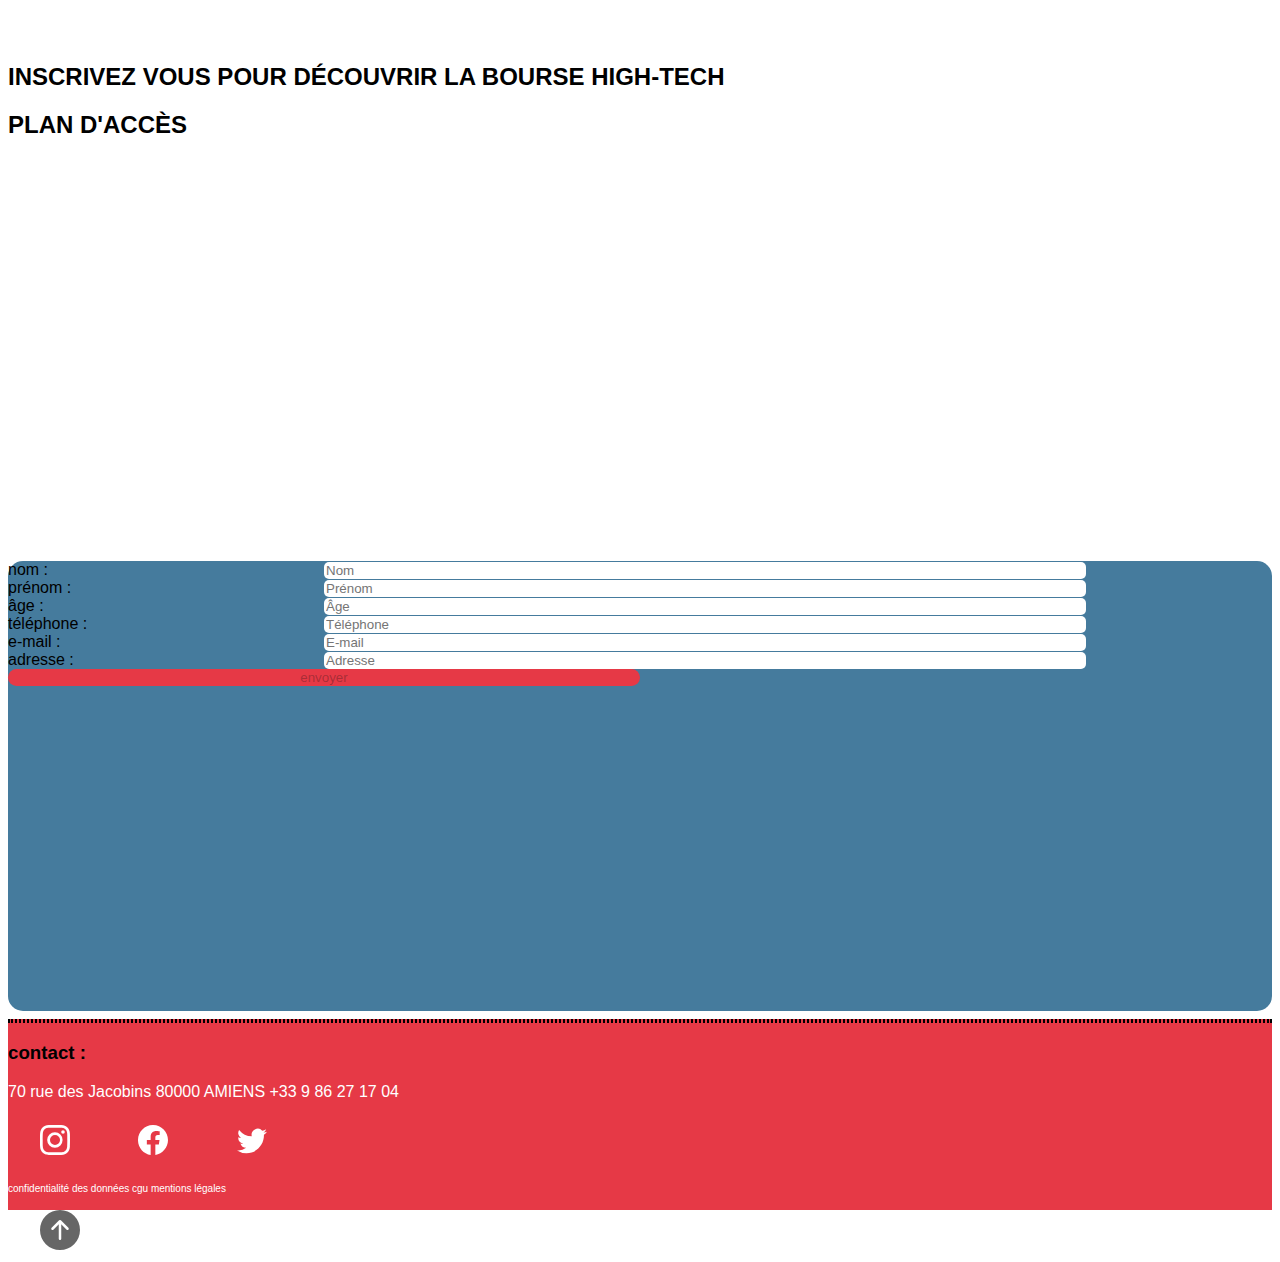
==== commit d02592d2: "Version finale" ====
--- a/index.html
+++ b/index.html
@@ -1,183 +1,238 @@
 <!DOCTYPE html>
-<html lang="fr-Fr">
+<html lang="fr">
 <head>
     <meta charset="UTF-8">
     <meta http-equiv="X-UA-Compatible" content="IE=edge">
     <meta name="viewport" content="width=device-width, initial-scale=1.0">
+    
+    <!-- Load an icon library to show a hamburger menu (bars) on small screens -->
+    <title>Amiens Métropole | Bourse High-Tech</title>
+    <meta name="description" content="Participez à la bourse High-Tech Amiénoise et profitez d'un matériel à un prix concurentiel.">
+
+    <!-- CSS only -->
+    <link rel="stylesheet" href="https://cdnjs.cloudflare.com/ajax/libs/font-awesome/4.7.0/css/font-awesome.min.css">
+    <link href="https://cdn.jsdelivr.net/npm/bootstrap@5.2.0-beta1/dist/css/bootstrap.min.css" rel="stylesheet" integrity="sha384-0evHe/X+R7YkIZDRvuzKMRqM+OrBnVFBL6DOitfPri4tjfHxaWutUpFmBp4vmVor" crossorigin="anonymous">
     <link rel="stylesheet" href="./ressources/css/style.css">
-    <!-- Load an icon library to show a hamburger menu (bars) on small screens -->
-<link rel="stylesheet" href="https://cdnjs.cloudflare.com/ajax/libs/font-awesome/4.7.0/css/font-awesome.min.css">
-    <title>Amiens Métropole | Bourse High-Tech</title>
-    <meta name="description" content="Participez à la bourse High-Tech Amiénoise
-    et profitez d'un matériel à un prix concurentiel.">
 </head>
 <body>
-    <!-- Test -->
     <header>
-        <div class="containerNavBox">
-            <div class="containerNav">
-                <div class="containerNavLogo">
-                    <a href="https://www.amiens.fr/" target="_blank"><img src="./ressources/images/logo.svg" alt="Logo Amiens Métropole"></a>
-                </div>
-                <div class="containerNavLinks">
-                    <nav>
-                        <a href="#presentation">Événement</a>
-                        <a href="#products">Produits</a>
-                        <a href="#form">Participez</a>
-                        <a href="form.html" target="_blank">Exposant</a>
-                        <a href="javascript:void(0);" class="icon" onclick="myFunction()">
-                            <i class="fa fa-bars"></i>
-                        </a>
-                    </nav>
-                </div>    
-                    <!-- Top Navigation Menu -->
-            </div>
-        </div>
-        </div>
-        <div class="containerHeader">
-        <div class="heroBanner">
-            <h1>La bourse high-tech amiénoise</h1>
-            <p>Cette bourse est organisée par la Mairie d’Amiens et se déroulera sur le campus de la
+        <nav class="navbar navbar-dark navbar-expand-lg" id="pageTop">
+            <div class="container-fluid">
+                <a class="navbar-brand logo" href="index.html#pageTop">
+                    <img src="./ressources/images/logo.svg" alt="Logo Amiens Métropole">
+                </a>
+                <button class="navbar-toggler" type="button" data-bs-toggle="collapse" data-bs-target="#navbarText" aria-controls="navbarText" aria-expanded="false" aria-label="Toggle navigation">
+                <span class="navbar-toggler-icon"></span>
+                </button>
+                <div class="collapse navbar-collapse d-lg-flex justify-content-lg-end" id="navbarText">
+                    <ul class="navbar-nav mb-2 mb-lg-0 text-center">
+                        <li class="nav-item">
+                            <a class="nav-link" aria-current="page" href="#event">Evénement</a>
+                        </li>
+                        <li class="nav-item">
+                            <a class="nav-link" href="#products">Produits</a>
+                        </li>
+                        <li class="nav-item">
+                            <a class="nav-link" href="#subscription">Participez</a>
+                        </li>
+                        <li class="nav-item mb-2">
+                            <a class="nav-link" href="./pageExposants.html">Exposant</a>
+                        </li>
+                    </ul>
+                </div>
+            </div>
+        </nav> 
+
+        <div class="heroBanner d-flex flex-column align-items-center justify-content-md-center text-center">
+            <h1 class="text-uppercase my-4 fs-sm-1">La bourse high-tech amiénoise</h1>
+            <p class="subTitlePresentation">Cette bourse est organisée par la Mairie d’Amiens et se déroulera sur le campus de la
                 Manu.</p>
-            <a href="#form" class="heroBannerButton">Participer à l'événément</a> 
-        </div>
-        </div>  
+            <a href="#subscription" class="heroBannerButton mt-5">Participer à l'événément</a> 
+        </div>
     </header>
-    <main>
-        <section id="presentation">
-            <div class="containerPresentation">
-                <div class="containerPresentationLeft">
-                    <img src="./ressources/images/presentation.jpg" alt="Homme heureux avec un ordinateur">
-                </div>
-                <div class="containerPresentationRight">
-                    <div class="containerPresentationTittle">
-                        <h2>Un événement pour tous</h2>
-                    </div>
-                    <div class="containerPresentationText">
-                        <p>
-                            Pour la première fois, la ville d'Amiens organisera une bourse "High-Tech"
-                            qui va permettre à tout ses citoyens de pouvoir améliorer leurs matériels informatiques
-                            à moindre frais !
-                        </p>
-                        <p>
-                            Cet événement se déroulera le 25 Juin 2022 de 9h à 18h sur le campus de l'école "La MANU", notre
-                            partenaire exclusif pour cet événement. L'ensemble des produits présentés ont été choisis
-                            minutieusement pour répondre à des critères de durabilité, de puissance et de connectivité.
-                        </p>    
-                        <p>
-                            L'objectif de cette bourse est de permettre d'accèder aux appareils technologiques à moindre frais
-                            , développer les connaissances informatiques de nos citoyens et surtout créer des passions dans
-                            le domaine de la technologie.
-                        </p>
-                        <p>
-                            Grâce à notre équipe de spécialistes, vous ne partirez pas sans savoir comment fonctionne 
-                            votre appareil ! Nous vous aiderons à le prendre en main afin que vous puissiez l'utiliser rapidement.
-                        </p>
-                        <p>
-                            Les mesures sanitaires liées au COVID-19 sont liées aux arrêtés préféctoraux de Picardie,
-                            le masque n'est pas obligatoire ainsi que le pass sanitaire.
-                        </p>
-                    </div>
-                </div>
-            </div>
-        </section>
-        <section id="products">
-            <div class="containerProducts">
-                <div class="productsText">
-                    <h2>Des produits adaptés au nouveau monde numérique</h2>
-                    <p>
+
+    <section class="container px-5" id="event">
+        <div class="row d-flex">
+            <div class="col-12 col-lg mt-4 mb-lg-4 pe-lg-5 imgPresentation">
+                <img src="./ressources/images/presentation.jpg" alt="">
+            </div>
+            <div class="col-12 col-lg ps-lg-5 my-4 textPresentation d-flex flex-column justify-content-around align-items-center">
+                <h2 class="text-center mb-3 fw-bolder fs-1 pb-3 text-uppercase">Un événement pour tous</h2>
+                <p class="fs-5 d-none d-md-block pb-1">
+                    Pour la première fois, la ville d'Amiens organisera une bourse "High-Tech"
+                    qui va permettre à tout ses citoyens de pouvoir améliorer leurs matériels informatiques
+                    à moindre frais !
+                </p>
+                <p class="fs-5 pb-1">
+                    Cet événement se déroulera le 25 Juin 2022 de 9h à 18h sur le campus de l'école "La MANU", notre
+                    partenaire exclusif pour cet événement. L'ensemble des produits présentés ont été choisis
+                    minutieusement pour répondre à des critères de durabilité, de puissance et de connectivité.
+                </p>    
+                <p class="fs-5 d-none d-md-block pb-1">
+                    L'objectif de cette bourse est de permettre d'accèder aux appareils technologiques à moindre frais
+                    , développer les connaissances informatiques de nos citoyens et surtout créer des passions dans
+                    le domaine de la technologie.
+                </p>
+                <p class="fs-5 pb-1">
+                    Grâce à notre équipe de spécialistes, vous ne partirez pas sans savoir comment fonctionne 
+                    votre appareil ! Nous vous aiderons à le prendre en main afin que vous puissiez l'utiliser rapidement.
+                </p>
+                <p class="fs-5 pb-1">
+                    Les mesures sanitaires liées au COVID-19 sont liées aux arrêtés préféctoraux de Picardie,
+                    le masque n'est pas obligatoire ainsi que le pass sanitaire.
+                </p>
+            </div>
+        </div>
+    </section>
+
+    <section id="products">
+        <div class="containerProducts">
+            <div class="container-fluid">
+                <div class="productsText text-center ">
+                    <h2 class="fw-bold my-4 mt-lg-0">Des produits adaptés au nouveau monde numérique</h2>
+                    <p class="productsTextCard">
                         Découvrez un ensemble de produits technologiques 
                         pour travailler, jouer, communiquer dans de bonnes conditions
                     </p>
                 </div>
-                <div class="cards">
-                    <div class="containerCards">
-                        <div class="containerCardsImg">
-                            <img class="cardsImg"src="./ressources/images/laptop.jpg" alt="Ordinateur apple">
-                        </div>
-                        <div class="containerCardsText">
-                            <h3>Ordinateurs</h3>
-                            <p>
-                                Retrouvez un ensemble d'ordinateurs vous permettant de rester connecter avec votre famille,
-                                s'amuser et surtout travailler.
-                            </p>
+    
+                <div class="cardGroup">
+                    <div class="row text-center">
+                        <div class="card col col-4">
+                            <h5 class="cardTitle pt-4">Ordinateurs</h5>
+                            <div class="imgRelative">
+                                <img class="cardImg"src="./ressources/images/laptop.jpg" alt="Ordinateur apple">
+                                <div class="cardImgPlus"> 
+                                    <svg xmlns="http://www.w3.org/2000/svg" width="16" height="16" fill="currentColor" fill-opacity="0.5" class="plus-circle" viewBox="0 0 16 16">
+                                    <path d="M8 15A7 7 0 1 1 8 1a7 7 0 0 1 0 14zm0 1A8 8 0 1 0 8 0a8 8 0 0 0 0 16z"/>
+                                    <path d="M8 4a.5.5 0 0 1 .5.5v3h3a.5.5 0 0 1 0 1h-3v3a.5.5 0 0 1-1 0v-3h-3a.5.5 0 0 1 0-1h3v-3A.5.5 0 0 1 8 4z"/>
+                                    </svg>
+                                </div>
+                            </div>   
+                            <div class="cardBody">
+                                    <p class="cardText">Retrouvez un ensemble d'ordinateurs vous permettant de rester connecter avec votre famille,
+                                        s'amuser et surtout travailler.</p>
+                            </div>
+                        </div>
+    
+                        <div class="card">
+                            <h5 class="cardTitle pt-4">Téléphones</h5>
+                            <div class="imgRelative">
+                                <img class="cardImg " src="./ressources/images/phone.jpg"  alt="Téléphone apple">
+                                <div class="cardImgPlus"> 
+                                    <svg xmlns="http://www.w3.org/2000/svg" width="16" height="16" fill="currentColor" fill-opacity="0.5" class="plus-circle" viewBox="0 0 16 16">
+                                    <path d="M8 15A7 7 0 1 1 8 1a7 7 0 0 1 0 14zm0 1A8 8 0 1 0 8 0a8 8 0 0 0 0 16z"/>
+                                    <path d="M8 4a.5.5 0 0 1 .5.5v3h3a.5.5 0 0 1 0 1h-3v3a.5.5 0 0 1-1 0v-3h-3a.5.5 0 0 1 0-1h3v-3A.5.5 0 0 1 8 4z"/>
+                                    </svg>
+                                </div>
+                            </div>  
+                                <div class="cardBody">
+                                    <p class="cardText">Retrouvez un ensemble de téléphones vous permettant de rester connecter avec vos prochese, 
+                                        prendre des photos et s'amuser.</p>
+                                </div>
+                        </div>
+    
+                        <div class="card">
+                            <h5 class="cardTitle pt-4">Accessoires</h5>
+                            <div class="imgRelative">
+                                <img class="cardImg img-fluid" src="./ressources/images/printer.jpg" alt="Imprimante philipps">
+                                <div class="cardImgPlus"> 
+                                    <svg xmlns="http://www.w3.org/2000/svg" width="16" height="16" fill="currentColor" fill-opacity="0.5" class="plus-circle" viewBox="0 0 16 16">
+                                    <path d="M8 15A7 7 0 1 1 8 1a7 7 0 0 1 0 14zm0 1A8 8 0 1 0 8 0a8 8 0 0 0 0 16z"/>
+                                    <path d="M8 4a.5.5 0 0 1 .5.5v3h3a.5.5 0 0 1 0 1h-3v3a.5.5 0 0 1-1 0v-3h-3a.5.5 0 0 1 0-1h3v-3A.5.5 0 0 1 8 4z"/>
+                                    </svg>
+                                </div>
+                            </div>
+                        
+                                <div class="cardBody">
+                                    <p class="cardText">Complétez votre environnement numérique avec une imprimante, un écran secondaire,
+                                        ou un bureau pour plus de confort.</p>
+                                </div>
+                        </div>  
                         </div>
                     </div>
-                    <div class="containerCards">
-                        <div class="containerCardsImg">
-                            <img class="cardsImg"src="./ressources/images/phone.jpg" alt="Téléphone apple">
-                        </div>
-                        <div class="containerCardsText">
-                            <h3>Téléphones</h3>
-                            <p>
-                                Retrouvez un ensemble de téléphones vous permettant de rester connecter avec vos prochese, 
-                                prendre des photos et s'amuser.
-                            </p>
-                        </div>
-                    </div>
-                    <div class="containerCards">
-                        <div class="containerCardsImg">
-                            <img class="cardsImg"src="./ressources/images/printer.jpg" alt="Imprimante philipps">
-                        </div>
-                        <div class="containerCardsText">
-                            <h3>Accessoires</h3>
-                            <p>
-                                Complétez votre environnement numérique avec une imprimante, un écran secondaire,
-                                ou un bureau pour plus de confort.
-                            </p>
-                        </div>
-                    </div>
-                </div>
-                
-            </div>
-        </section>
-        <section id="form">
-        <div class="formTitle">
-        <h2>Inscrivez-vous pour découvrir la bourse High-Tech</h2>
-        </div>
-        <div class="containerForm">
-        <div class="containerFormLeft">
-            <iframe src="https://www.google.com/maps/embed?pb=!1m18!1m12!1m3!1d2570.468405468896!2d2.2992870159323036!3d49.89000883546824!2m3!1f0!2f0!3f0!3m2!1i1024!2i768!4f13.1!3m3!1m2!1s0x47e7857c0e87f5fb%3A0x37fb21b742d12b66!2sLa%20Manu%20-%20Ecole%20sup%C3%A9rieure%20des%20m%C3%A9tiers%20du%20num%C3%A9rique!5e0!3m2!1sfr!2sfr!4v1656054557178!5m2!1sfr!2sfr" width="600" height="450" style="border:0;" allowfullscreen="" loading="lazy" referrerpolicy="no-referrer-when-downgrade"></iframe>
-        </div>
-        <div class="containerFormRight">
-            <form action="back.php" method="post" class="blockForm">
-                <div>
-                <label for="name">Nom :</label>
-                <input type="text" name="name" id="name" required placeholder="Nom">
-                </div>
-                <div>
-                <label for="firstName">Prénom :</label>
-                <input type="text" name="firstName" id="firstName" required placeholder="Prénom">
-                </div>
-                <div>
-                <label for="yearsOld">Âge :</label>
-                <input type="number" name="years" id="years" required placeholder="Âge">
-                </div>
-                <div>
-                <label for="phoneNumber">Téléphone :</label>
-                <input type="text" maxlength="10" name="phoneNumber" id="phoneNumber" required placeholder="Téléphone">
-                </div>
-                <div>
-                <label for="email">E-mail :</label>
-                <input type="email" name="email" id="email" required placeholder="E-mail"> 
-                </div>
-                <div>
-                <label for="address">Adresse :</label>
-                <input type="text" name="adress" id="adress" required placeholder="Adresse">
-                </div>
-                <div class="buttonFieldset">
-                <input type="submit" value="Envoyer">
-                </div>
-            </form>
-        </div>
-        </section>
-    </main>
+                </div>
+            </div>
+    </section>
+
+    <section class="subFormSection" id="subscription">
+        <h2 class="text-uppercase mt-4 fw-bold text-center px-5">inscrivez vous pour découvrir la bourse high-tech</h2>
+        <div class="container">
+            <div class="row">
+                <div class="col-12 col-lg map order-2 order-lg-1 my-3 mb-5 mb-lg-0">
+                    <h2 class="text-uppercase mb-4 fw-bold text-center d-lg-none">Plan d'accès</h2>
+                    <iframe src="https://www.google.com/maps/embed?pb=!1m14!1m8!1m3!1d10281.874353737981!2d2.3014757!3d49.8900054!3m2!1i1024!2i768!4f13.1!3m3!1m2!1s0x0%3A0x37fb21b742d12b66!2sLa%20Manu%20-%20Ecole%20sup%C3%A9rieure%20des%20m%C3%A9tiers%20du%20num%C3%A9rique!5e0!3m2!1sfr!2sbe!4v1657012689520!5m2!1sfr!2sbe" width="600" height="450" style="border:0;" allowfullscreen="" loading="lazy" referrerpolicy="no-referrer-when-downgrade"></iframe>
+                </div>
+                <div class="col-12 col-lg order-1 order-lg-2 my-3">
+                    <form action="post" class="subForm d-flex flex-column justify-content-around pt-3">
+                        <div class="d-flex flex-column flex-lg-row justify-content-center text-center text-lg-start">
+                            <label for="name" class="text-uppercase text-light">nom :</label>
+                            <input type="text" id="name" placeholder="Nom" class="text-center mt-1 mt-lg-0">
+                        </div>
+                        <div class="d-flex flex-column flex-lg-row justify-content-center text-center text-lg-start">
+                            <label for="firstname" class="text-uppercase text-light">prénom :</label>
+                            <input type="text" id="firstname" placeholder="Prénom" class="text-center mt-1 mt-lg-0">
+                        </div>
+                        <div class="d-flex flex-column flex-lg-row justify-content-center text-center text-lg-start">
+                            <label for="age" class="text-uppercase text-light">âge :</label>
+                            <input type="number" id="age" placeholder="Âge" class="text-center mt-1 mt-lg-0">
+                        </div>
+                        <div class="d-flex flex-column flex-lg-row justify-content-center text-center text-lg-start">
+                            <label for="tel" class="text-uppercase text-light">téléphone :</label>
+                            <input type="tel" id="tel" placeholder="Téléphone" class="text-center mt-1 mt-lg-0">
+                        </div>
+                        <div class="d-flex flex-column flex-lg-row justify-content-center text-center text-lg-start">
+                            <label for="mail" class="text-uppercase text-light">e-mail :</label>
+                            <input type="email" id="mail" placeholder="E-mail" class="text-center mt-1 mt-lg-0">
+                        </div>
+                        <div class="d-flex flex-column flex-lg-row justify-content-center text-center text-lg-start">
+                            <label for="adress" class="text-uppercase text-light">adresse :</label>
+                            <input type="text" id="adress" placeholder="Adresse" class="text-center mt-1 mt-lg-0">
+                        </div>
+                        <div class="subFormButton text-center d-flex justify-content-around">
+                            <button disabled class="text-uppercase text-light py-2 my-3">envoyer</button>
+                        </div>
+                    </form>
+                </div>
+            </div>
+        </div>
+    </section>
+
     <footer>
-    <div class="containerFooter">
-    <a href="https://www.amazon.fr/Temps-Temp%C3%AAtes-Nicolas-Sarkozy/dp/B08BWFVX53" target="_blank">Conditions générales d'utilisation</a>
-    <a href="https://www.amazon.fr/Temps-Temp%C3%AAtes-Nicolas-Sarkozy/dp/B08BWFVX53" target="_blank">Confidentialité des données</a>
-    <a href="https://www.amazon.fr/Temps-Temp%C3%AAtes-Nicolas-Sarkozy/dp/B08BWFVX53" target="_blank">Mentions légales</a>
-    </div>
+        <hr>
+        <div class="d-flex flex-column justify-content-center align-items-center text-light">
+            <h3 class="text-uppercase my-2">contact :</h3>
+            <a href="https://www.google.fr/maps/place/La+Manu+-+Ecole+sup%C3%A9rieure+des+m%C3%A9tiers+du+num%C3%A9rique/@49.8900054,2.3014757,15z/data=!4m2!3m1!1s0x0:0x37fb21b742d12b66?sa=X&ved=2ahUKEwi0osOx2uH4AhUB3qQKHVS_BLMQ_BJ6BAhbEAU" target="_blank">
+                70 rue des Jacobins
+            </a>
+            <a href="https://www.google.fr/maps/place/La+Manu+-+Ecole+sup%C3%A9rieure+des+m%C3%A9tiers+du+num%C3%A9rique/@49.8900054,2.3014757,15z/data=!4m2!3m1!1s0x0:0x37fb21b742d12b66?sa=X&ved=2ahUKEwi0osOx2uH4AhUB3qQKHVS_BLMQ_BJ6BAhbEAU" target="_blank">
+                80000 AMIENS
+            </a>
+            <a href="tel:+3661488672">
+                +33 9 86 27 17 04
+            </a>    
+            <div class="socialLogo my-lg-4 d-flex justify-content-around text-center">
+                <a href="https://www.instagram.com/accounts/login/?next=/lamanuformation/" target="_blank">
+                    <img src="./ressources/images/instagram.svg" alt="">
+                </a>
+                <a href="https://www.facebook.com/LaManuFormation/" target="_blank">
+                    <img src="./ressources/images/facebook.svg" alt="">
+                </a>
+                <a href="https://twitter.com/lamanuformation?lang=fr" target="_blank">
+                    <img src="./ressources/images/twitter.svg" alt="">
+                </a>
+            </div>
+            <div class="footerLegal text-center d-flex flex-column align-items-center flex-lg-row justify-content-lg-between">
+                <a class="text-uppercase" href="https://www.amazon.fr/Temps-Temp%C3%AAtes-Nicolas-Sarkozy/dp/B08BWFVX53" target="_blank">confidentialité des données</a>
+                <a class="text-uppercase" href="https://www.amazon.fr/Temps-Temp%C3%AAtes-Nicolas-Sarkozy/dp/B08BWFVX53" target="_blank">cgu</a>
+                <a class="text-uppercase" href="https://www.amazon.fr/Temps-Temp%C3%AAtes-Nicolas-Sarkozy/dp/B08BWFVX53" target="_blank">mentions légales</a>
+            </div>
+        </div>
     </footer>
+    <a href="#pageTop" class="top fixed-bottom d-flex justify-content-end">
+        <img src="./ressources/images/arrow-up-circle-fill.svg" alt="">
+    </a>
+    <!-- JavaScript Bundle with Popper -->
+<script src="https://cdn.jsdelivr.net/npm/bootstrap@5.2.0-beta1/dist/js/bootstrap.bundle.min.js" integrity="sha384-pprn3073KE6tl6bjs2QrFaJGz5/SUsLqktiwsUTF55Jfv3qYSDhgCecCxMW52nD2" crossorigin="anonymous"></script>
 </body>
 </html>--- a/ressources/css/style.css
+++ b/ressources/css/style.css
@@ -1,501 +1,284 @@
 /* ---------------------------- Variables couleurs ---------------------------- */
 
 :root {
-    --textColor: white;
-    --sectionOdd: #e63946;
-    --sectionEven: #1d3557;
-    --cardsColor: #457b9d;
-  }
-  
-  /*  ---------------------------- CSS Global ---------------------------- */
-  
-  * {
-    margin: 0;
-    padding: 0;
-    font-family: Roboto, Arial, Helvetica, sans-serif;
-  }
-  
-  html {
-    scroll-behavior: smooth;
-  }
-  
-  /* ---------------------------- Construction du header ---------------------------- */
-  
-  header {
-    background-image: linear-gradient(
-        180deg,
-        rgba(0, 0, 0, 0.5) 0%,
-        rgba(0, 0, 0, 0.5) 100%
-      ),
-      url(../images/herobanner.jpeg);
-    background-size: cover;
-    background-position: center;
-    background-repeat: no-repeat;
-    background-attachment: fixed;
-    display: flex;
-    justify-content: center;
-    align-items: center;
-    flex-flow: column wrap;
-  }
-  
-  /* ---------------------------- NavBar ---------------------------- */
-  
-  .containerNavBox {
-    height: 15vh;
-    width: 95vw;
-    display: flex;
-    align-items: center;
-    justify-content: center;
-  }
-  
-  .containerNav {
-    display: flex;
-    background-color: var(--sectionOdd);
-    width: 100vw;
-    height: 10vh;
-    border-radius: 15px;
-  }
-  
-  .containerNavLogo {
-    display: flex;
-    align-items: center;
-    width: 50%;
-    padding-left: 1.5%;
-  }
-  
-  .containerNavLogo img {
-    width: 120px;
-  }
-  
-  .containerNavLinks {
-    display: flex;
-    align-items: center;
-    justify-content: flex-end;
-    width: 50%;
-    padding-right: 1.5%;
-  }
-  
-  .containerNavLinks nav {
-    display: flex;
-    flex-direction: row;
-    justify-content: flex-end;
-  }
-  
-  .containerNavLinks nav a {
-    text-decoration: none;
-    color: var(--textColor);
-    text-transform: uppercase;
-    font-size: 1.3em;
-    margin-left: 5%;
-  }
-
-/*Nav buger*/
-/* Style the navigation menu */
-
-  /************ MENU ***********/
-  nav li{
+  --textColor: white;
+  --sectionOdd: #e63946;
+  --sectionEven: #1d3557;
+  --cardsColor: #457b9d;
+}
+
+/*  ---------------------------- CSS Global ---------------------------- */
+
+html {
+  scroll-behavior: smooth;
+}
+
+* {
+  font-family: Roboto, Arial, Helvetica, sans-serif;
+}
+
+/* début header */
+
+h1{
+  font-size: 4rem;
+}
+
+.navbar-brand{
+  width:20%;
+}
+
+.navbar-collapse{
+  background-color:rgb(230,57,70) ;
+}
+
+.nav-link{
+  font-size: 1.3rem;
+}
+
+.logo{
+  width: 50%;
+  height: 50%;
+}
+
+nav{
+  background-color:rgb(230,57,70);
+  height: 15%;
+}
+
+.link-secondary{
+  color:white;
+}
+
+header{
+  height: 100vh;
+}
+
+.heroBanner{
+  background-image: url(../images/herobanner.jpeg);
+  background-position: center;
+  background-size:cover;
+  background-repeat: no-repeat;
+  height: 85%;
+  color:white;
+}
+.heroBannerButton{
+  display: block;
+  line-height: 50px;
+  background-color:rgb(230,57,70);
+  border-radius: 20px;
+  text-align: center;
+  width: 200px;
+  text-decoration: none;
+  color:white;
+}
+
+/* fin header */
+
+/* début présentation */
+
+.imgPresentation > img{
+  width: 100%;
+  height: 100%;
+  object-fit: cover;
+  border-radius: 15px;
+}
+
+.textPresentation > h2 {
+  width: 80%;
+}
+
+.textPresentation > p {
+  text-align: justify;
+}
+
+/* fin présentation */
+
+/* début produits */
+
+#products {
+  width: 100%;
+  height: 100%;
+  color: white;
+  background-color: var(--sectionEven);
+}
+
+h5{
+  text-transform: uppercase;
+  margin: 5%;
+}
+
+.productsText{
+  padding-top: 5%;
+  
+}
+
+h2{
+  text-transform: uppercase;
+}
+
+.productsTextCard{
+  font-size: 20px;
+}
+
+.row{
+  justify-content: space-around;
+}
+
+.card{
+  width: 300px;
+  height: 450px;
+  background-color: var(--cardsColor);
+  margin-top: 5%;
+  margin-bottom: 5%;
+  border-radius: 5%;
+  
+}
+
+.cardImg{
+  width: 100%;
+  height: 90%;
+  object-fit: cover;
+  border-radius: 5%; 
+}
+
+@media screen and  (max-width:992px){
+  .cardText{
+      display: none;
+  }
+
+  .card:hover .cardText{
       display: block;
-      padding-bottom: 5px;
-  }
-
-  nav{
-      text-align: left;
-      position: static; /* La valeur par défaut */
-      padding-bottom: 5px;
-  }
-
-  nav ul {
-      margin-top: 0;
-      padding-left: 10px;
-  }
-
-  .logo ul{
-      display: flex;
-      flex-direction: row;
-  }
-
-  header{
-      display:flex;
-      flex-direction: column;
-  }
-
-  .menu ul{
-      display: flex;
-      flex-direction: column;
-      justify-content: center;
-      margin: 0;
-  }
-
-  .menu li{
-      font-family: Segoe UI;
-      text-decoration: none;
-      list-style: none;
-      font-size: 20px;
-      color: rgba(255,255,255,1);
-  }
-
-  .menu #myLinks li:hover{
-      background-color: rgba(0, 0, 0, 0.5);
-      color:white;
-  }
-
-  .icon{
+  }
+  
+}
+
+@media screen and  (min-width:992px){
+  .cardImgPlus{
       display: none;
   }
-}
-  /* ---------------------------- HeroBanner ---------------------------- */
-  
-  .containerHeader {
-    height: 85vh;
-    width: 85vw;
-    display: flex;
-    justify-content: center;
-    align-items: center;
-    flex-flow: row wrap;
-  }
-  
-  .heroBanner {
-    display: flex;
-    justify-content: center;
-    align-items: center;
-    flex-flow: column wrap;
-    height: 85vh;
-  }
-  
-  .heroBanner h1 {
-    text-align: center;
-    font-size: 4em;
-    color: var(--textColor);
-    text-transform: uppercase;
-    padding-bottom: 2%;
-  }
-  
-  .heroBanner p {
-    font-size: 1.5em;
-    color: var(--textColor);
-    text-align: center;
-    padding-bottom: 3%;
-  }
-  
-  .heroBannerButton {
-    background-color: var(--sectionOdd);
-    text-transform: uppercase;
-    text-decoration: none;
-    font-size: 1.1em;
-    color: white;
-    padding: 1.5%;
-    border-radius: 15px;
-    transition: 0.5s;
-  }
-  
-  .heroBannerButton:hover {
-    background-color: #1d3557;
-  }
-  
-  /* ---------------------------- Presentation ---------------------------- */
-  
-  /* ---------------------------- Flexibilité de la section  ---------------------------- */
-  
-  #presentation {
-    width: 100%;
-    height: auto;
-    display: flex;
-    justify-content: space-around;
-    align-items: center;
-  }
-  
-  /* ---------------------------- Flexibilité du container  ---------------------------- */
-  
-  .containerPresentation {
-    display: flex;
-    width: 85%;
-    padding: 3% 0%;
-  }
-  
-  /* ---------------------------- Container gauche  ---------------------------- */
-  
-  .containerPresentationLeft {
-    width: 50%;
-    display: flex;
-    justify-content: flex-start;
-  }
-  
-  .containerPresentationLeft img {
-    width: 80%;
-    height: 650px;
-    object-fit: cover;
-    border-radius: 15px;
-  }
-  
-  /* ---------------------------- Container droit ---------------------------- */
-  
-  .containerPresentationRight {
-    display: flex;
-    justify-content: space-around;
-    align-items: flex-start;
-    flex-flow: column wrap;
-    width: 50%;
-  }
-  
-  .containerPresentationTittle {
-    text-transform: uppercase;
-    color: black;
-  }
-  
-  .containerPresentationText {
-    display: flex;
-    flex-flow: row wrap;
-  }
-  
-  .containerPresentationTittle h2 {
-    text-transform: uppercase;
-    font-size: 2em;
-    color: black;
-  }
-  
-  .containerPresentationText p {
-    font-size: 1.2em;
-    color: black;
-    padding-top: 4%;
-  }
-  
-  /* ---------------------------- Produits ---------------------------- */
-  
-  /* ---------------------------- Flexibilité de la section  ---------------------------- */
-  
-  #products {
-    width: 100%;
-    height: auto;
-    background-color: var(--sectionEven);
-    display: flex;
-    justify-content: center;
-  }
-  
-  .containerProducts {
-    display: flex;
-    width: 85%;
-    flex-flow: row wrap;
-    justify-content: center;
-    padding: 3%;
-  }
-  
-  /* ---------------------------- Textes  ---------------------------- */
-  
-  .productsText {
-    display: flex;
-    justify-content: center;
-    flex-flow: row wrap;
-  }
-  
-  .productsText h2 {
-    font-size: 2em;
-    text-transform: uppercase;
-    padding-bottom: 2%;
-    color: var(--textColor);
-  }
-  
-  .productsText > p {
-    font-size: 1.2em;
-    color: var(--textColor);
-    text-align: center;
-  }
-  
-  /* ---------------------------- Block Cards  ---------------------------- */
-  
-  .cards {
-    display: flex;
-    flex-flow: row wrap;
-    justify-content: space-around;
-    align-items: center;
-    width: 85%;
-    padding-top: 3%;
-  }
-  
-  /* ---------------------------- CSS Cards  ---------------------------- */
-  
-  .containerCards {
-    width: 300px;
-    height: 500px;
-    background-color: var(--cardsColor);
-    border-radius: 15px;
-    display: flex;
-    flex-flow: row wrap;
-    justify-content: center;
-    transition: 0.5s;
-  }
-  
-  
-  .containerCardsImg {
-    display: flex;
-    flex-wrap: wrap;
-    justify-content: center;
-    width: 300px;
-    height: 300px;
-    padding: 4%;
-  }
-  
-  .cardsImg {
-    width: 100%;
-    height: 100%;
-    border-radius: 10px;
-    object-fit: cover;
-  }
-  
-  .containerCardsText {
-    display: flex;
-    justify-content: center;
-    align-items: flex-start;
-    flex-flow: row wrap;
-    padding: 0% 2%;
-  }
-  
-  .containerCardsText h3 {
-    color: white;
-    text-transform: uppercase;
-    padding-bottom: 3%;
-  }
-  
-  .containerCardsText p {
-    color: white;
-    text-align: center;
-    font-size: 1.2em;
-  }
-  
-  /* ---------------------------- Formulaire  ----------------------------  */
-  
-  /* ---------------------------- Flexibilité de la section  ----------------------------  */
-  
-  #form {
-    width: 100%;
-    height: auto;
-    padding-bottom: 4%;
-  }
-  
-  /* ---------------------------- Tittle  ----------------------------  */
-  
-  .formTitle {
-    display: flex;
-    justify-content: center;
-    width: 90%;
-    padding: 3%;
-  }
-  
-  .formTitle h2 {
-    text-transform: uppercase;
-    font-size: 2em;
-    text-align: center;
-  }
-  
-  /* ---------------------------- Container Form  ----------------------------  */
-  
-  .containerForm {
-    display: flex;
-    justify-content: space-around;
-    align-items: center;
-    width: 100%;
-  }
-  
-  /* ---------------------------- Container Gauche  ----------------------------  */
-  
-  .containerFormLeft {
-    width: 45%;
-    display: flex;
-    justify-content: flex-end;
-    align-items: center;
-  }
-  
-  .containerFormLeft iframe {
-    border-radius: 15px;
-  }
-  
-  /* ---------------------------- Container Droit  ----------------------------  */
-  
-  .containerFormRight {
-    width: 45%;
-    display: flex;
-    justify-content: flex-start;
-    align-items: center;
-  }
-  
-  /* ---------------------------- Formulaire  ----------------------------  */
-  
-  .blockForm {
-    background-color: var(--cardsColor);
-    height: 450px;
-    width: 600px;
-    border-radius: 15px;
-    display: flex;
-    justify-content: space-around;
-    align-items: flex-start;
-    flex-flow: column wrap;
-  }
-  
-  .blockForm div {
-    width: 100%;
-    display: flex;
-    align-items: center;
-    padding: 1.5%;
-  }
-  
-  label {
-    display: flex;
-    justify-content: flex-start;
-    width: 25%;
-    color: var(--textColor);
-    text-transform: uppercase;
-    font-size: 1.2em;
-  }
-  
-  input {
-    width: 50%;
-    border-radius: 5px;
-    padding: 5px;
-    border: none;
-  }
-  
-  /* ---------------------------- Button  ----------------------------  */
-  
-  .buttonFieldset {
-    display: flex;
-    justify-content: center;
-    align-items: center;
-  }
-  
-  .buttonFieldset input {
-    background-color: var(--sectionOdd);
-    cursor: pointer;
-    padding: 2% 0;
-    border: none;
-    border-radius: 15px;
-    text-transform: uppercase;
-    color: var(--textColor);
-    transition: 0.5s;
-  }
-  
-  .buttonFieldset input:hover {
-    background-color: #1d3557;
-  }
-  
-  /* ---------------------------- Footer  ----------------------------  */
-  
-  footer {
-      background-color: var(--sectionOdd);
-      height: 100px;
-      width: 100%;
-      display: flex;
-      align-items: center;
-      justify-content: center;
-  }
-  
-  .containerFooter {
-      display: flex;
-      justify-content: space-around;
-      align-items: center;
-      width: 80%;
-  }
-  
-  .containerFooter a {
-      text-decoration: none;
-      text-transform: uppercase;
-      color: var(--textColor);
-  }  +
+  .cardImgPlus:hover .cardImgPlus{
+      display: block;
+  }
+
+  
+}
+
+.imgRelative{
+  position: relative;
+  display: flex;
+  justify-content: center;
+  align-items: center;
+  width: 90%;
+  height: 80%;
+  margin: 5%;
+}
+
+.cardImgPlus{
+  position: absolute;
+  width: 70px;
+  height: 70px;
+}
+
+.plus-circle{
+  width: 70px;
+  height: 70px;
+}
+
+/* fin produits */
+
+/* début  formulaire */
+
+.map {
+  height: 450px;
+  width: 100%;
+}
+
+.map > iframe{
+  border-radius: 15px;
+  object-fit: cover;
+  width: 100%;
+}
+
+.subForm {
+  height: 450px;
+  width: 100%;
+  background-color: var(--cardsColor);
+  border-radius: 15px;
+}
+
+.subForm > div {
+  width: 100%;
+  display: flex;
+  align-items: center;
+  white-space: nowrap;
+}
+
+.subForm > div > label {
+  width: 25%;
+}
+
+.subForm > div > input {
+  width: 60%;
+  display: flex;
+  align-items: center;
+  border-radius: 5px;
+  border: none;
+}
+
+.subFormButton {
+  width: 50%;
+}
+
+.subFormButton > button {
+  background-color: #e63946;
+  border: none;
+  border-radius: 15px;
+  transition: 0.5s;
+  width: 50%;
+}
+
+/* fin formulaire */
+
+/* début footer */
+
+footer {
+  background-color: var(--sectionOdd);
+}
+
+.footerLegal {
+  padding-bottom: 1rem;
+  font-size: x-small;
+  width: 90%;
+}
+
+.footerLegal > a {
+  width: 32%;
+}
+
+a {
+  text-decoration: none;
+  color: white;
+}
+
+a:hover {
+  color: white
+}
+
+.socialLogo {
+  width: 70%;
+  margin: 1.5rem 0;
+}
+
+.socialLogo > a {
+  width: 32%;
+  margin: 0 2rem;
+}
+
+hr {
+  border: dotted black 2px;
+}
+
+.top {
+  margin: 2rem;
+}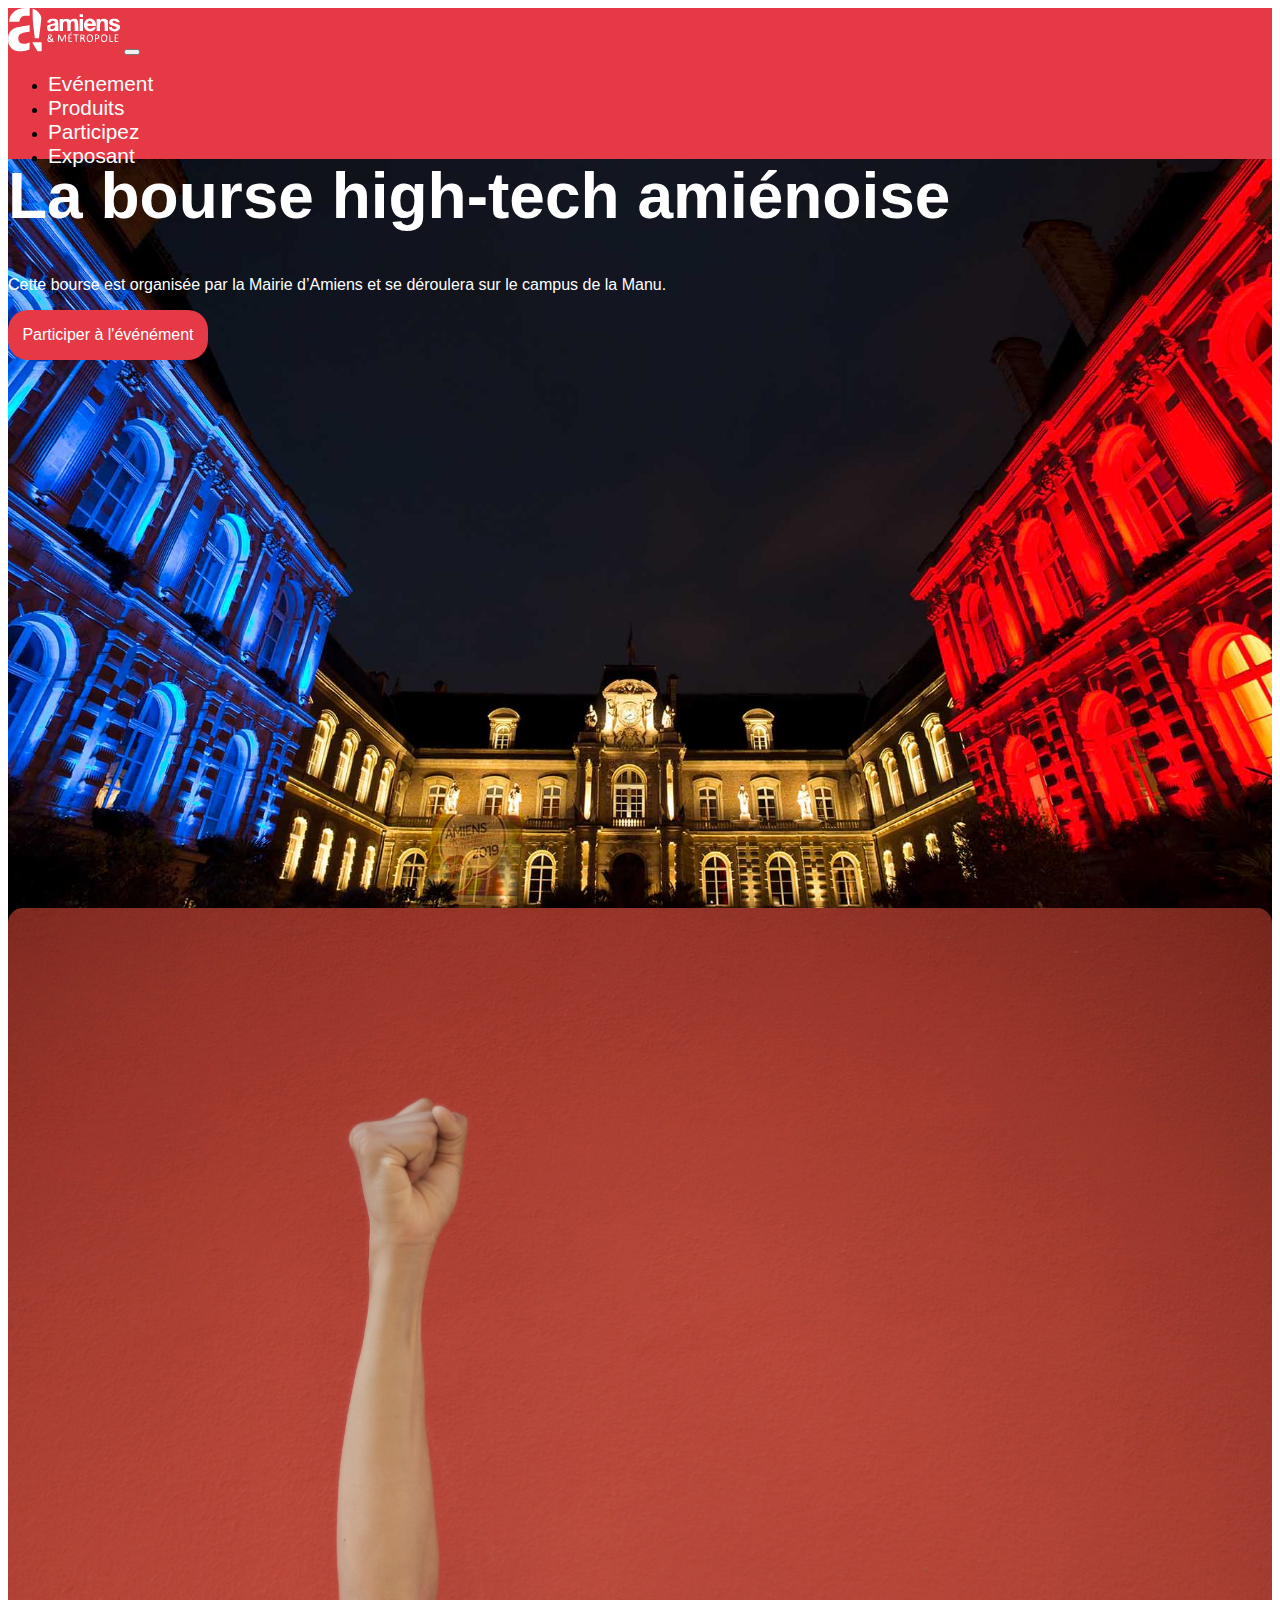
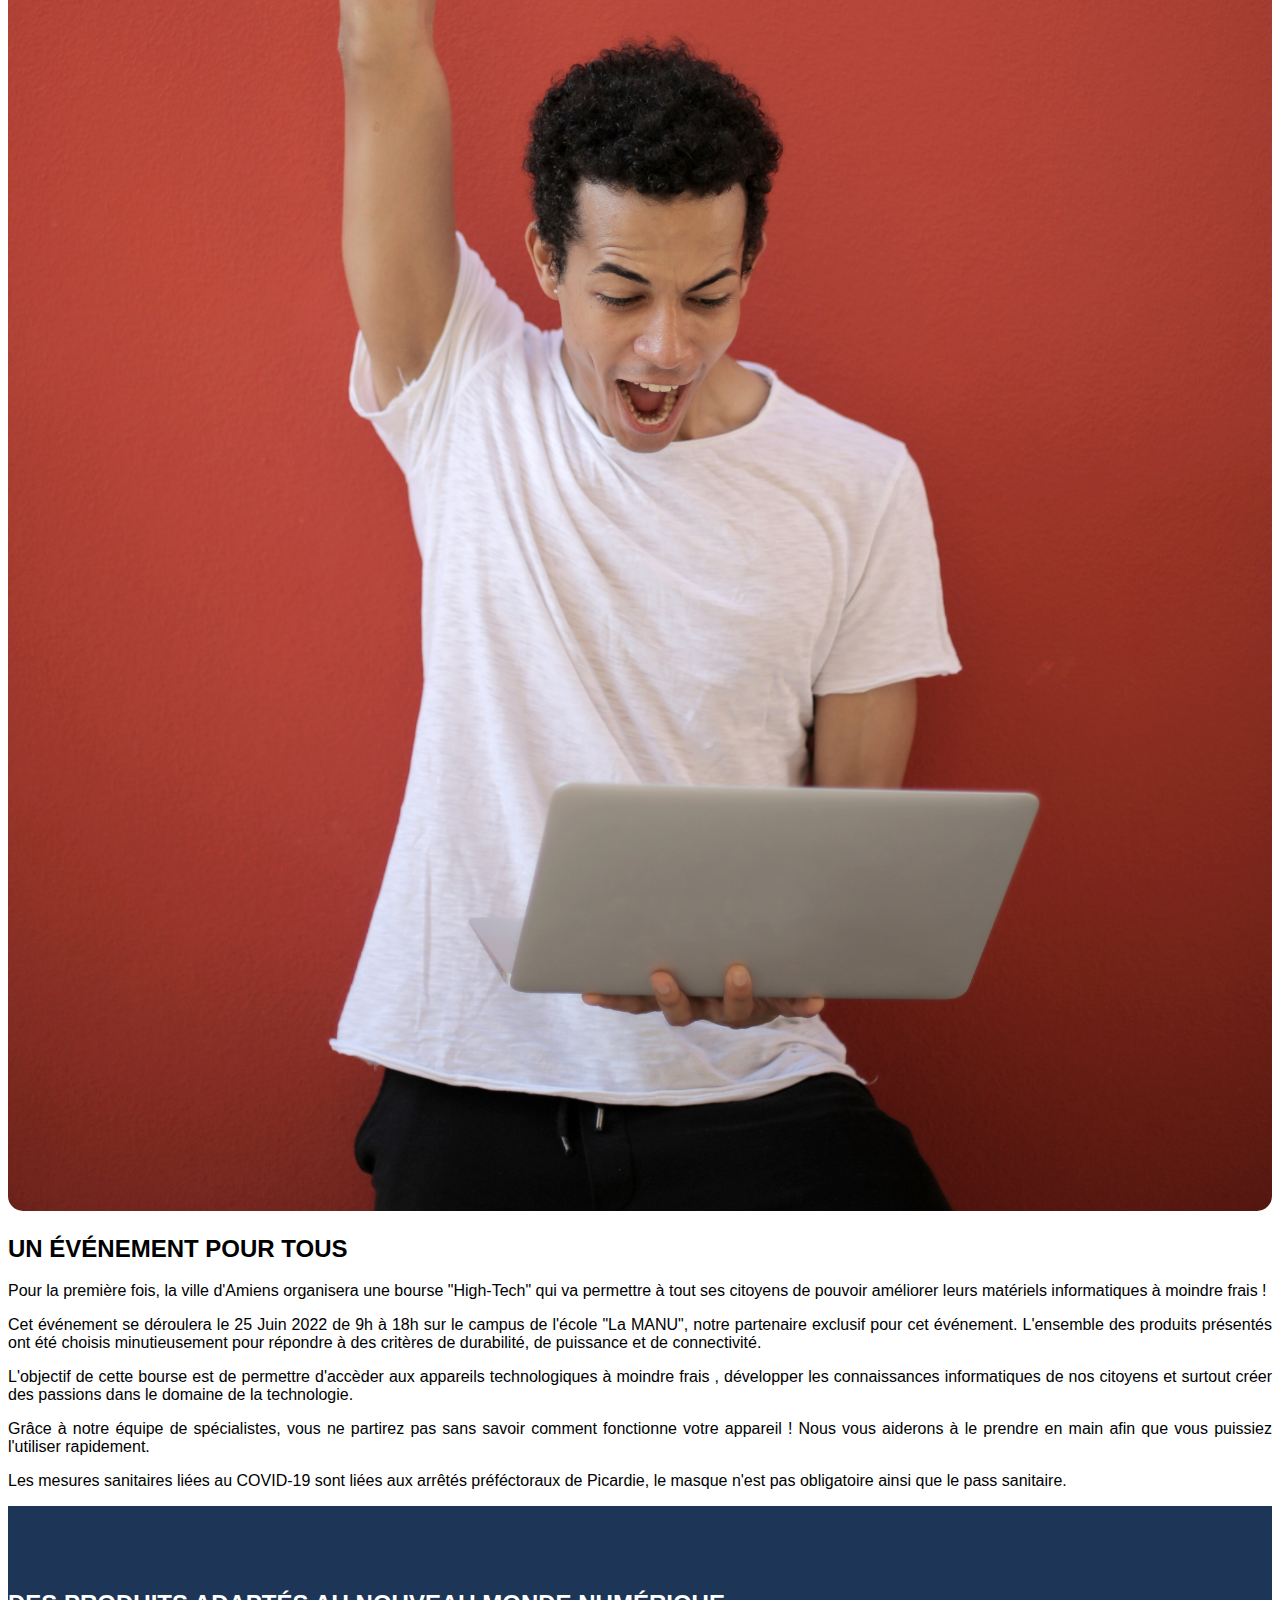
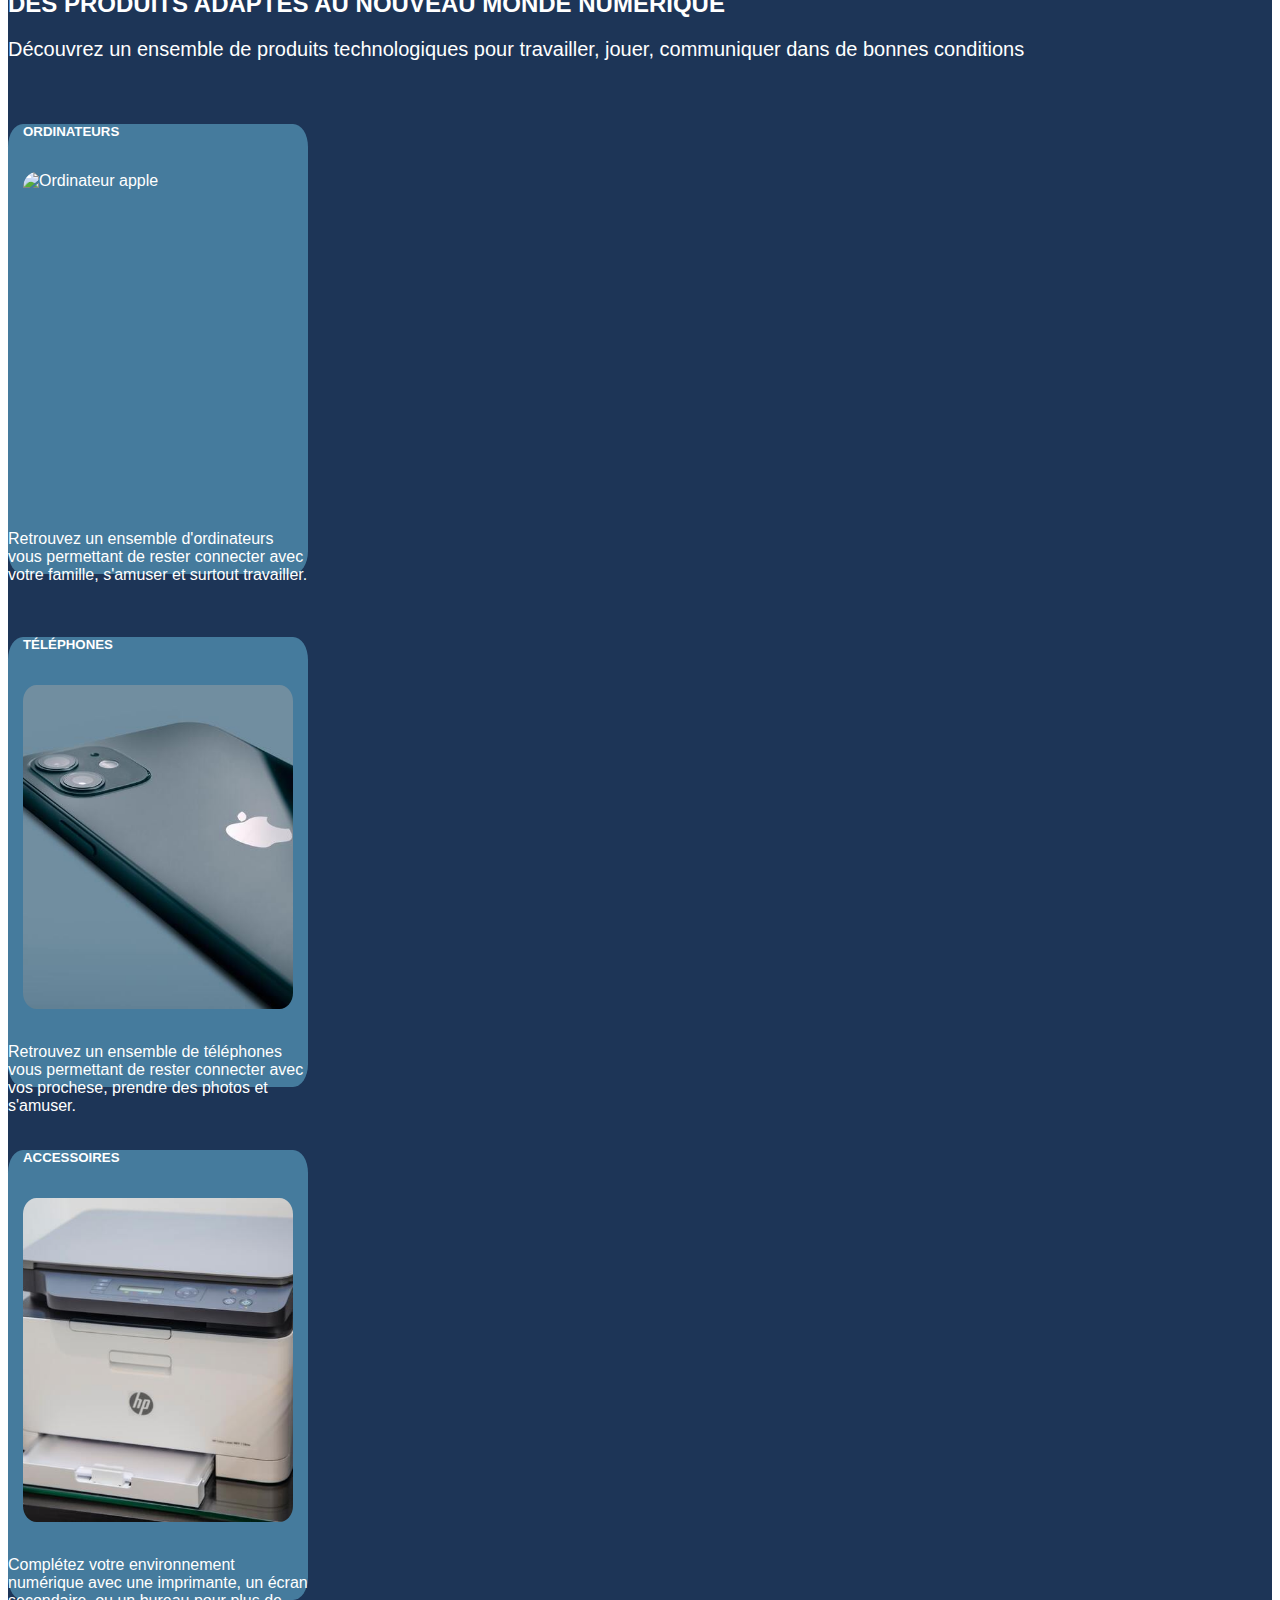
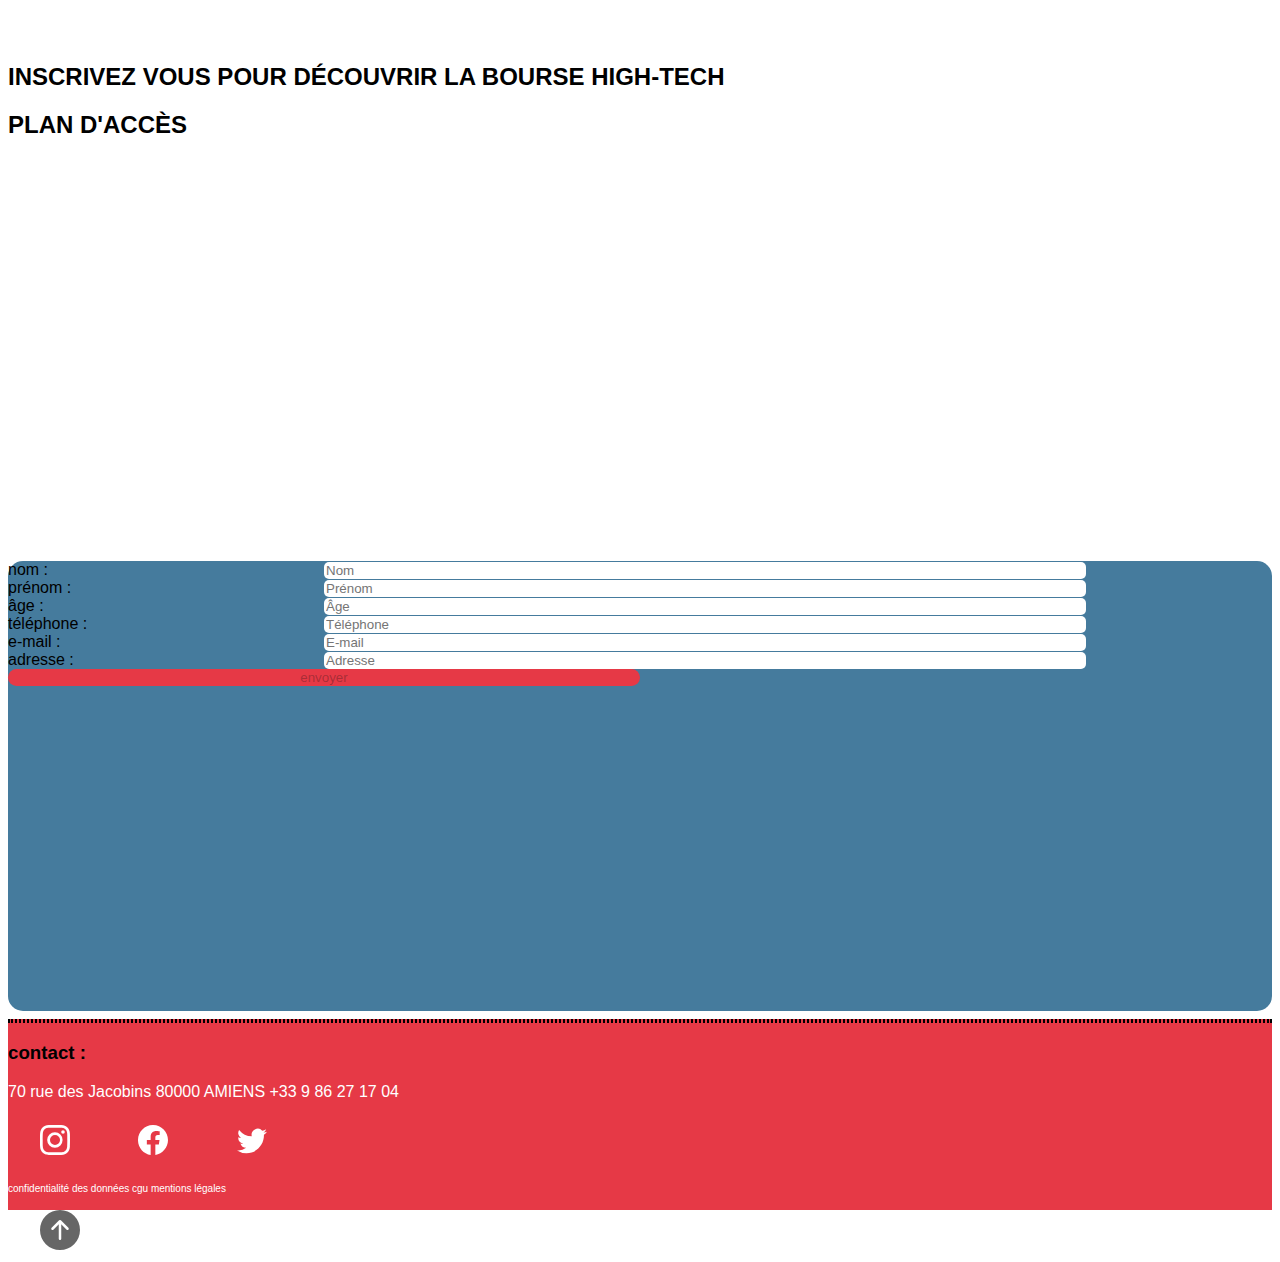
==== commit 8752d62f: "modif" ====
--- a/index.html
+++ b/index.html
@@ -208,7 +208,7 @@
             <a href="https://www.google.fr/maps/place/La+Manu+-+Ecole+sup%C3%A9rieure+des+m%C3%A9tiers+du+num%C3%A9rique/@49.8900054,2.3014757,15z/data=!4m2!3m1!1s0x0:0x37fb21b742d12b66?sa=X&ved=2ahUKEwi0osOx2uH4AhUB3qQKHVS_BLMQ_BJ6BAhbEAU" target="_blank">
                 80000 AMIENS
             </a>
-            <a href="tel:+3661488672">
+            <a href="tel:+333333333">
                 +33 9 86 27 17 04
             </a>    
             <div class="socialLogo my-lg-4 d-flex justify-content-around text-center">
--- a/ressources/css/style.css
+++ b/ressources/css/style.css
@@ -42,7 +42,7 @@
 
 nav{
   background-color:rgb(230,57,70);
-  height: 15%;
+  height: 12%;
 }
 
 .link-secondary{
@@ -58,7 +58,7 @@
   background-position: center;
   background-size:cover;
   background-repeat: no-repeat;
-  height: 85%;
+  height: 88%;
   color:white;
 }
 .heroBannerButton{
@@ -253,7 +253,7 @@
 }
 
 .footerLegal > a {
-  width: 32%;
+  width: 33%;
 }
 
 a {
@@ -271,7 +271,7 @@
 }
 
 .socialLogo > a {
-  width: 32%;
+  width: 33%;
   margin: 0 2rem;
 }
 
